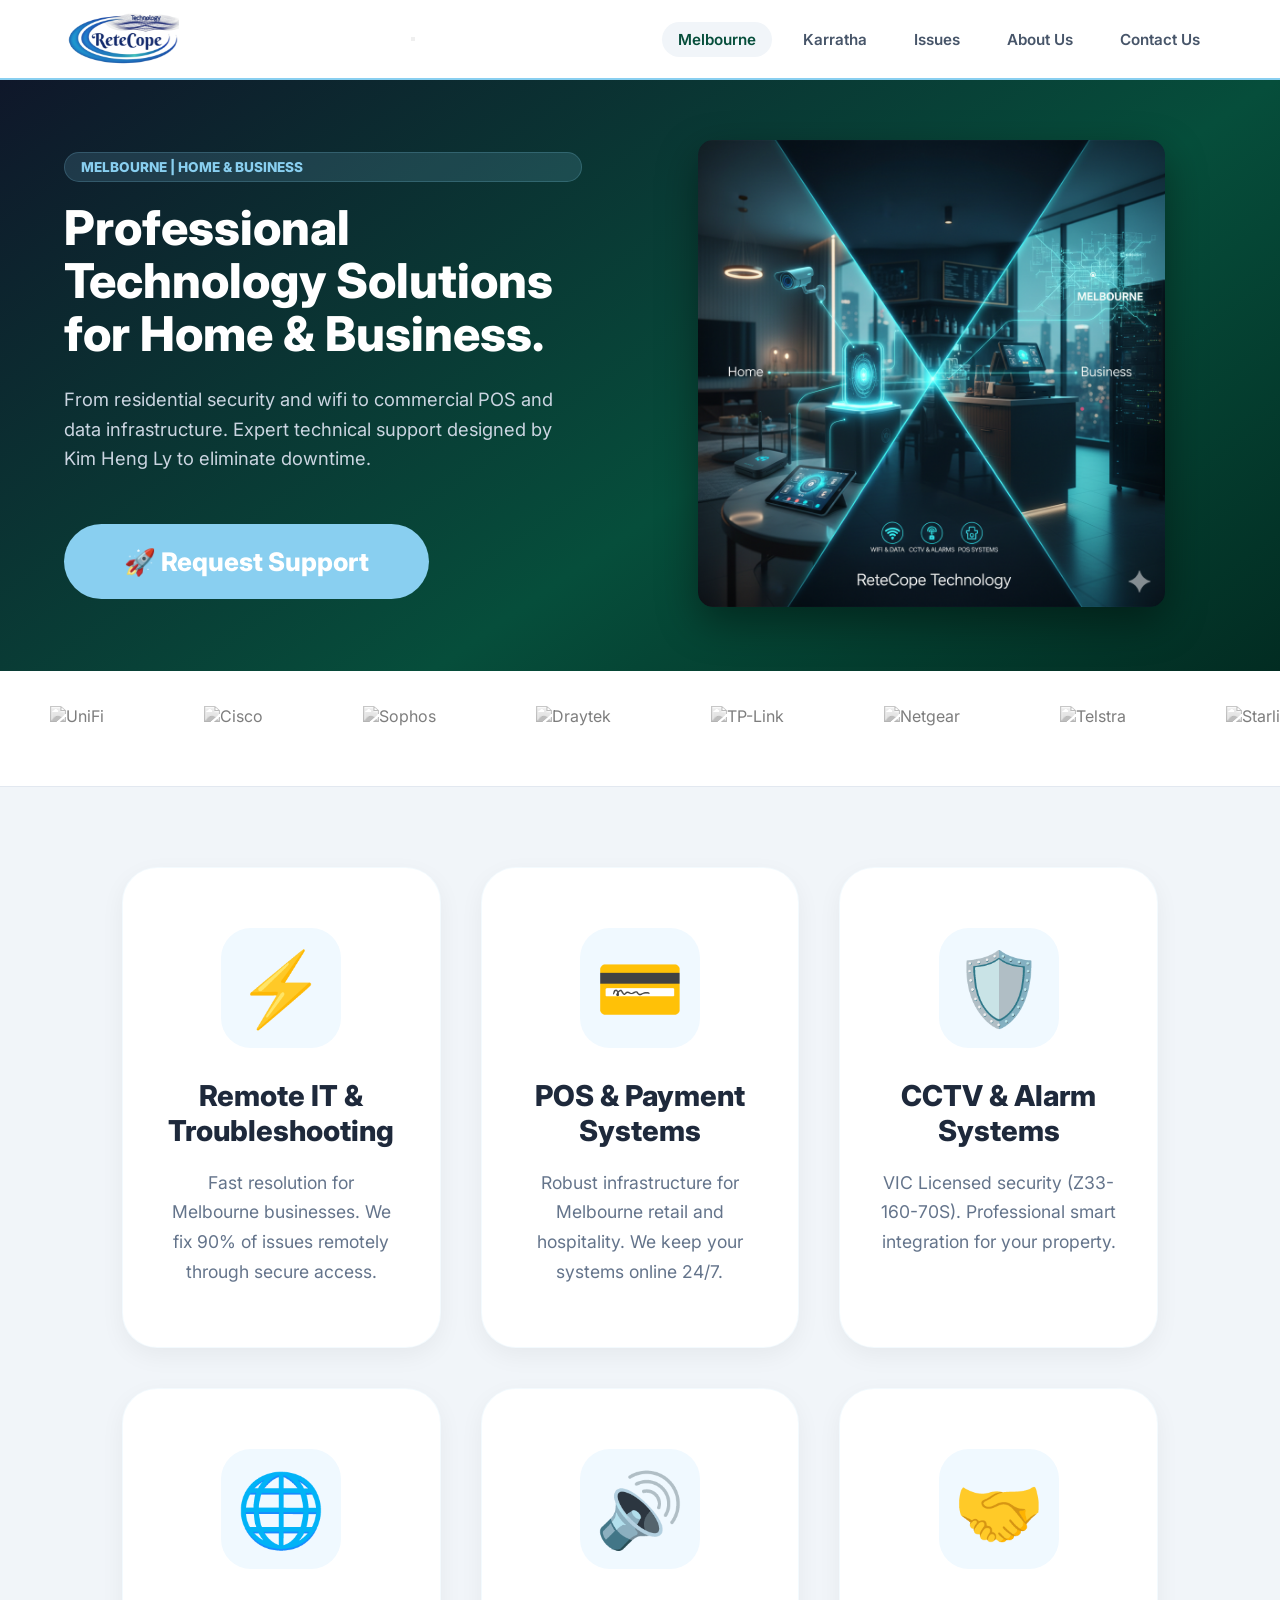
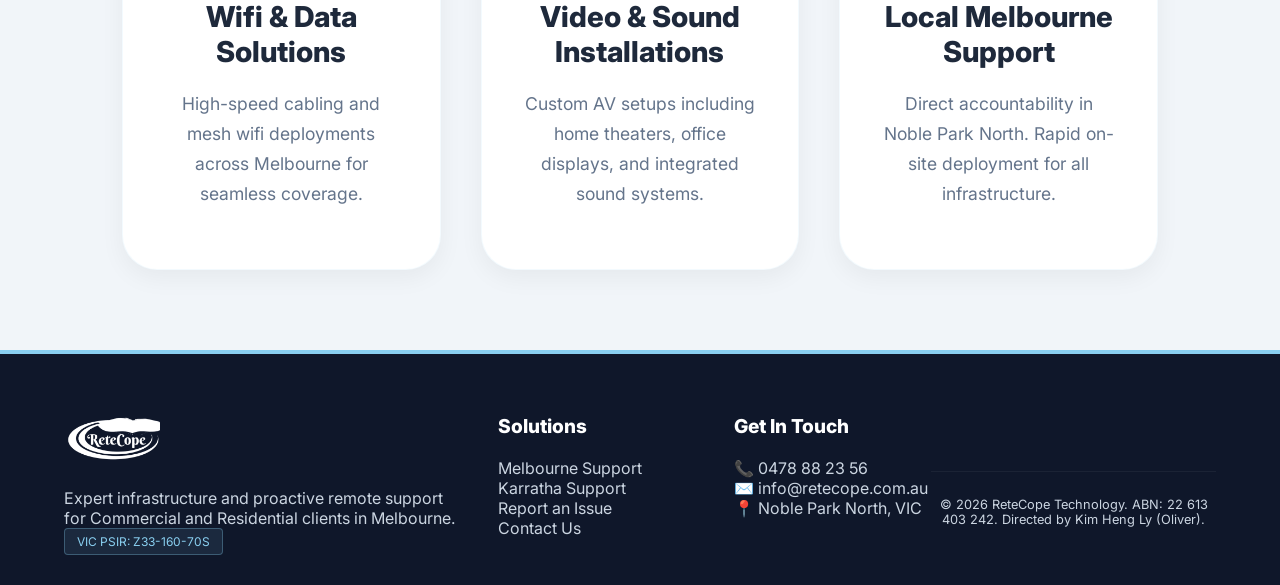
==== index.html @ 55bdb91c "Add files via upload" ====
<!DOCTYPE HTML>
<html lang="en">
	<head>
		<title>ReteCope Technology | Melbourne Commercial & Residential IT Support</title>
		<meta charset="utf-8" />
		<meta name="viewport" content="width=device-width, initial-scale=1, user-scalable=no" />
		<link rel="stylesheet" href="assets/css/main.css" />
	</head>
	<body ontouchstart=""> 
		<div id="page-wrapper">

			<header id="header-fixed">
				<div class="main-container">
					<a href="index.html" id="logo" class="image-logo">
						<img src="images/logo.png" alt="ReteCope Technology Logo">
					</a>
					<button class="menu-toggle" id="menuBtn" aria-label="Toggle Menu" onclick="toggleMobileMenu(event)">
						<span class="bar"></span>
						<span class="bar"></span>
						<span class="bar"></span>
					</button>
					<nav id="main-nav">
						<a href="index.html " class="active-link">Melbourne</a>
						<a href="karratha.html">Karratha</a>
						<a href="issues.html">Issues</a>
						<a href="about.html">About Us</a>
						<a href="contact.html">Contact Us</a>
					</nav>
				</div>
			</header>

			<section id="hero-banner">
				<div class="main-container">
					<div class="hero-flex">
						<div class="hero-content">
							<div class="badge">Melbourne | Home & Business</div>
							<h1>Professional Technology Solutions<br>for Home & Business.</h1>
							<p class="hero-slogan">From residential security and wifi to commercial POS and data infrastructure. Expert technical support designed by Kim Heng Ly to eliminate downtime.</p>
							<div class="hero-btn-wrapper">
								<a href="tel:0478882356" class="hero-btn big-btn">🚀 Request Support</a>
							</div>
						</div>
						<div class="hero-image">
							<img src="images/banner.png" class="scalable-hero" alt="ReteCope Support Hub">
						</div>
					</div>
				</div>
			</section>

			<section class="logo-slider">
				<div class="slider-track">
					<img src="http://googleusercontent.com/image_collection/image_retrieval/1065096062791890730_0" alt="UniFi">
					<img src="http://googleusercontent.com/image_collection/image_retrieval/410592042505013559_0" alt="Cisco">
					<img src="http://googleusercontent.com/image_collection/image_retrieval/8728164086214145111_0" alt="Sophos">
					<img src="http://googleusercontent.com/image_collection/image_retrieval/7383098484272910089_0" alt="Draytek">
					<img src="http://googleusercontent.com/image_collection/image_retrieval/8169058965552843740_0" alt="TP-Link">
					<img src="http://googleusercontent.com/image_collection/image_retrieval/8255316114252275269_0" alt="Netgear">
					<img src="http://googleusercontent.com/image_collection/image_retrieval/12256278282509340431_0" alt="Telstra">
					<img src="http://googleusercontent.com/image_collection/image_retrieval/4604399566191862955_0" alt="Starlink">
					<img src="http://googleusercontent.com/image_collection/image_retrieval/5604851784296677070_0" alt="Hikvision">
					<img src="http://googleusercontent.com/image_collection/image_retrieval/2307028468554436888_0" alt="Dahua">
					<img src="http://googleusercontent.com/image_collection/image_retrieval/1065096062791890730_0" alt="UniFi">
					<img src="http://googleusercontent.com/image_collection/image_retrieval/410592042505013559_0" alt="Cisco">
					<img src="http://googleusercontent.com/image_collection/image_retrieval/8728164086214145111_0" alt="Sophos">
					<img src="http://googleusercontent.com/image_collection/image_retrieval/7383098484272910089_0" alt="Draytek">
					<img src="http://googleusercontent.com/image_collection/image_retrieval/8169058965552843740_0" alt="TP-Link">
					<img src="http://googleusercontent.com/image_collection/image_retrieval/8255316114252275269_0" alt="Netgear">
					<img src="http://googleusercontent.com/image_collection/image_retrieval/12256278282509340431_0" alt="Telstra">
					<img src="http://googleusercontent.com/image_collection/image_retrieval/4604399566191862955_0" alt="Starlink">
					<img src="http://googleusercontent.com/image_collection/image_retrieval/5604851784296677070_0" alt="Hikvision">
					<img src="http://googleusercontent.com/image_collection/image_retrieval/2307028468554436888_0" alt="Dahua">
				</div>
			</section>

			<section class="services-section">
				<div class="main-container">
					<div class="services-grid">
						<div class="service-card">
							<div class="card-icon-wrapper">⚡</div>
							<h4>Remote IT & Troubleshooting</h4>
							<p>Fast resolution for Melbourne businesses. We fix 90% of issues remotely through secure access.</p>
						</div>
						<div class="service-card">
							<div class="card-icon-wrapper">💳</div>
							<h4>POS & Payment Systems</h4>
							<p>Robust infrastructure for Melbourne retail and hospitality. We keep your systems online 24/7.</p>
						</div>
						<div class="service-card">
							<div class="card-icon-wrapper">🛡️</div>
							<h4>CCTV & Alarm Systems</h4>
							<p>VIC Licensed security (Z33-160-70S). Professional smart integration for your property.</p>
						</div>
						<div class="service-card">
							<div class="card-icon-wrapper">🌐</div>
							<h4>Wifi & Data Solutions</h4>
							<p>High-speed cabling and mesh wifi deployments across Melbourne for seamless coverage.</p>
						</div>
						<div class="service-card">
							<div class="card-icon-wrapper">🔊</div>
							<h4>Video & Sound Installations</h4>
							<p>Custom AV setups including home theaters, office displays, and integrated sound systems.</p>
						</div>
						<div class="service-card">
							<div class="card-icon-wrapper">🤝</div>
							<h4>Local Melbourne Support</h4>
							<p>Direct accountability in Noble Park North. Rapid on-site deployment for all infrastructure.</p>
						</div>
					</div>
				</div>
			</section>

			<footer id="modern-footer">
				<div class="main-container">
					<div class="footer-grid">
						<div class="footer-col brand-col">
							<img src="images/logo.png" alt="ReteCope Logo" class="footer-logo">
							<p>Expert infrastructure and proactive remote support for Commercial and Residential clients in Melbourne.</p>
							<div class="footer-badges">
								<span class="license-badge">VIC PSIR: Z33-160-70S</span>
							</div>
						</div>
						<div class="footer-col">
							<h4>Solutions</h4>
							<ul>
								<li><a href="melbourne.html">Melbourne Support</a></li>
								<li><a href="karratha.html">Karratha Support</a></li>
								<li><a href="issues.html">Report an Issue</a></li>
								<li><a href="contact.html">Contact Us</a></li>
							</ul>
						</div>
						<div class="footer-col">
							<h4>Get In Touch</h4>
							<ul class="contact-list">
								<li><a href="tel:0478882356">📞 0478 88 23 56</a></li>
								<li><a href="mailto:info@retecope.com.au">✉️ info@retecope.com.au</a></li>
								<li>📍 Noble Park North, VIC</li>
							</ul>
						</div>
					</div>
					<div class="footer-bottom">
						<div class="bottom-content">
							<p>&copy; 2026 ReteCope Technology. ABN: 22 613 403 242. Directed by Kim Heng Ly (Oliver).</p>
						</div>
					</div>
				</div>
			</footer>

		</div>

		<script>
			const nav = document.getElementById("main-nav");
			const btn = document.getElementById("menuBtn");

			function toggleMobileMenu(e) {
				e.stopPropagation();
				nav.classList.toggle("is-open");
				btn.classList.toggle("active");
			}

			function closeMenu() {
				nav.classList.remove("is-open");
				btn.classList.remove("active");
			}

			document.querySelectorAll('#main-nav a').forEach(link => {
				link.addEventListener('click', closeMenu);
			});

			document.addEventListener('click', (e) => {
				if (!nav.contains(e.target) && !btn.contains(e.target)) {
					closeMenu();
				}
			});

			window.addEventListener('scroll', () => {
				if (nav.classList.contains("is-open")) {
					closeMenu();
				}
			}, { passive: true });
		</script>
	</body>
</html>
---- assets/css/main.css ----
@import url('https://fonts.googleapis.com/css2?family=Inter:wght@400;600;800&display=swap');

/* --- [1] CORE RESET --- */
* { box-sizing: border-box; margin: 0; padding: 0; -webkit-tap-highlight-color: transparent; }
body { background: #f8fafc; color: #1e293b; font-family: 'Inter', sans-serif; overflow-x: hidden; }

/* --- [2] HEADER & LOGO SCALING --- */
#header-fixed {
    position: fixed; top: 0; left: 0; width: 100%; height: 80px;
    background: #ffffff; z-index: 10000;
    border-bottom: 2px solid #89CFF0; display: flex; align-items: center;
}
.main-container { max-width: 1200px; width: 90%; margin: 0 auto; display: flex; justify-content: space-between; align-items: center; }

.image-logo { display: flex; align-items: center; transition: 0.3s cubic-bezier(0.175, 0.885, 0.32, 1.275) !important; will-change: transform; }
.image-logo img { height: 60px; width: auto; pointer-events: none; }
.image-logo:hover, .image-logo:active { transform: scale(1.15) !important; }

/* --- [3] NAVIGATION --- */
#main-nav { display: flex; align-items: center; }
#main-nav a { 
    color: #475569; font-weight: 600; text-decoration: none; 
    margin-left: 15px; font-size: 0.95rem; padding: 8px 16px; 
    border-radius: 50px; transition: 0.3s cubic-bezier(0.175, 0.885, 0.32, 1.275);
}
.active-link { background: #f1f5f9; color: #064e3b !important; }

/* --- [4] HERO BANNER & IMAGE SCALING --- */
#page-wrapper { padding-top: 80px; }
#hero-banner {
    background: linear-gradient(145deg, #0f172a 0%, #064e3b 60%, #022c22 100%);
    min-height: 550px; display: flex; align-items: center; color: #ffffff; padding: 60px 0;
}
.karratha-hero { background: linear-gradient(145deg, #0f172a 0%, #442b10 60%, #1a1107 100%) !important; }

.hero-flex { display: flex; flex-direction: column; align-items: center; text-align: center; gap: 40px; }
.hero-content h1 { font-size: 2.2rem; line-height: 1.1; margin-bottom: 25px; font-weight: 800; }
.hero-slogan { font-size: 1.15rem; color: #cbd5e1; line-height: 1.6; margin-bottom: 50px; }

.badge {
    background: rgba(137, 207, 240, 0.15); color: #89CFF0;
    padding: 6px 16px; border-radius: 50px; font-size: 0.85rem; font-weight: 800;
    text-transform: uppercase; margin-bottom: 20px; border: 1px solid rgba(137, 207, 240, 0.2);
}

.hero-btn.big-btn { 
    display: inline-block; padding: 22px 60px; background: #89CFF0; 
    color: #ffffff !important; text-decoration: none; border-radius: 100px; 
    font-size: 1.6rem; font-weight: 800; transition: 0.3s;
}

.hero-image img { 
    max-width: 90%; height: auto; border-radius: 15px; 
    box-shadow: 0 15px 40px rgba(0,0,0,0.4); 
    transition: transform 0.5s cubic-bezier(0.165, 0.84, 0.44, 1) !important;
    will-change: transform;
}
.hero-image img:hover, .hero-image img:active { transform: scale(1.08) rotate(1deg) !important; box-shadow: 0 25px 50px rgba(137, 207, 240, 0.3) !important; }

/* --- [5] LOGO TICKER --- */
.logo-slider { background: #ffffff; padding: 35px 0; overflow: hidden; border-bottom: 1px solid #e2e8f0; white-space: nowrap; }
.slider-track { display: flex; align-items: center; animation: scroll 40s linear infinite; width: max-content; }
.slider-track img { height: 45px; width: auto; margin: 0 50px; filter: grayscale(100%); opacity: 0.6; transition: 0.4s; }
@keyframes scroll { from { transform: translateX(0); } to { transform: translateX(-50%); } }

/* --- [6] SERVICE CARDS (Your Original) --- */
.services-section { padding: 80px 0; background: #f1f5f9; }
.services-grid { display: grid; grid-template-columns: 1fr; gap: 40px; width: 90%; margin: 0 auto; }
.service-card { 
    background: #ffffff; border-radius: 35px; padding: 60px 40px; text-align: center; 
    border: 1px solid rgba(137, 207, 240, 0.1); box-shadow: 0 8px 25px rgba(0,0,0,0.05);
    transition: 0.4s cubic-bezier(0.175, 0.885, 0.32, 1.275);
}
.card-icon-wrapper { 
    font-size: 4.5rem; margin-bottom: 30px; display: inline-block;
    background: #f0f9ff; width: 120px; height: 120px; line-height: 120px; border-radius: 30px;
}
.service-card h4 { font-size: 1.8rem; margin-bottom: 20px; font-weight: 800; }
.service-card p { font-size: 1.1rem; line-height: 1.7; color: #64748b; }

/* --- [7] BLOG SPECIFIC STYLING (The New Part) --- */
.blog-grid { display: grid; grid-template-columns: 1fr; gap: 30px; width: 90%; margin: 0 auto; }
.blog-card { 
    background: #ffffff; border-radius: 30px; padding: 40px; text-align: left; 
    border: 1px solid rgba(0,0,0,0.05); box-shadow: 0 10px 30px rgba(0,0,0,0.03);
    transition: 0.4s cubic-bezier(0.175, 0.885, 0.32, 1.275);
}
.blog-meta { font-size: 0.8rem; font-weight: 800; color: #89CFF0; text-transform: uppercase; margin-bottom: 15px; letter-spacing: 1px; }
.blog-card h4 { font-size: 1.6rem; margin-bottom: 15px; font-weight: 800; color: #0f172a; }
.blog-card p { font-size: 1.05rem; line-height: 1.7; color: #64748b; margin-bottom: 20px; }
.blog-read-more { color: #89CFF0; text-decoration: none; font-weight: 800; transition: 0.3s; }

/* --- [8] FOOTER --- */
#modern-footer { background: #0f172a; color: #cbd5e1; padding: 60px 0 30px 0; border-top: 4px solid #89CFF0; }
.footer-grid { display: grid; grid-template-columns: 1fr; gap: 40px; }
.footer-col h4 { color: #ffffff; font-size: 1.2rem; margin-bottom: 20px; font-weight: 800; }
.footer-col ul { list-style: none; }
.footer-col ul li a { color: #cbd5e1; text-decoration: none; transition: 0.3s; display: inline-block; }
.footer-logo { height: 50px; filter: brightness(0) invert(1); margin-bottom: 20px; }
.license-badge { display: inline-block; background: rgba(137, 207, 240, 0.1); color: #89CFF0; padding: 5px 12px; border-radius: 4px; font-size: 0.75rem; border: 1px solid rgba(137, 207, 240, 0.3); }
.footer-bottom { border-top: 1px solid rgba(255,255,255,0.05); padding-top: 25px; margin-top: 30px; text-align: center; font-size: 0.8rem; }

/* --- [9] HOVER LOGIC --- */
@media (hover: hover) {
    #main-nav a:hover { background: #064e3b; color: #ffffff !important; transform: scale(1.1); }
    .hero-btn:hover { background: #064e3b !important; transform: scale(1.1); }
    .service-card:hover, .blog-card:hover { transform: translateY(-15px) scale(1.02); border-color: #89CFF0; box-shadow: 0 25px 50px rgba(137, 207, 240, 0.15); }
    .slider-track img:hover { filter: grayscale(0%); opacity: 1; transform: scale(1.15); }
    .blog-read-more:hover { letter-spacing: 1px; color: #064e3b; }
}

/* --- [10] RESPONSIVE --- */
@media screen and (min-width: 981px) {
    .hero-flex { flex-direction: row; text-align: left; justify-content: space-between; }
    .hero-content, .hero-image { width: 45%; }
    .hero-content h1 { font-size: 3rem; }
    .services-grid, .blog-grid { grid-template-columns: repeat(3, 1fr); }
    .footer-grid { grid-template-columns: 2fr 1fr 1fr; }
}

@media screen and (max-width: 980px) {
    .menu-toggle { display: flex; flex-direction: column; justify-content: space-between; width: 30px; height: 21px; background: transparent; border: none; z-index: 10001; }
    .menu-toggle .bar { width: 100%; height: 3px; background-color: #1e293b; border-radius: 10px; transition: 0.3s; }
    #main-nav { position: fixed; top: 80px; left: 0; width: 100%; background: #ffffff; flex-direction: column; display: none; z-index: 9999; }
    #main-nav.is-open { display: flex !important; }
}
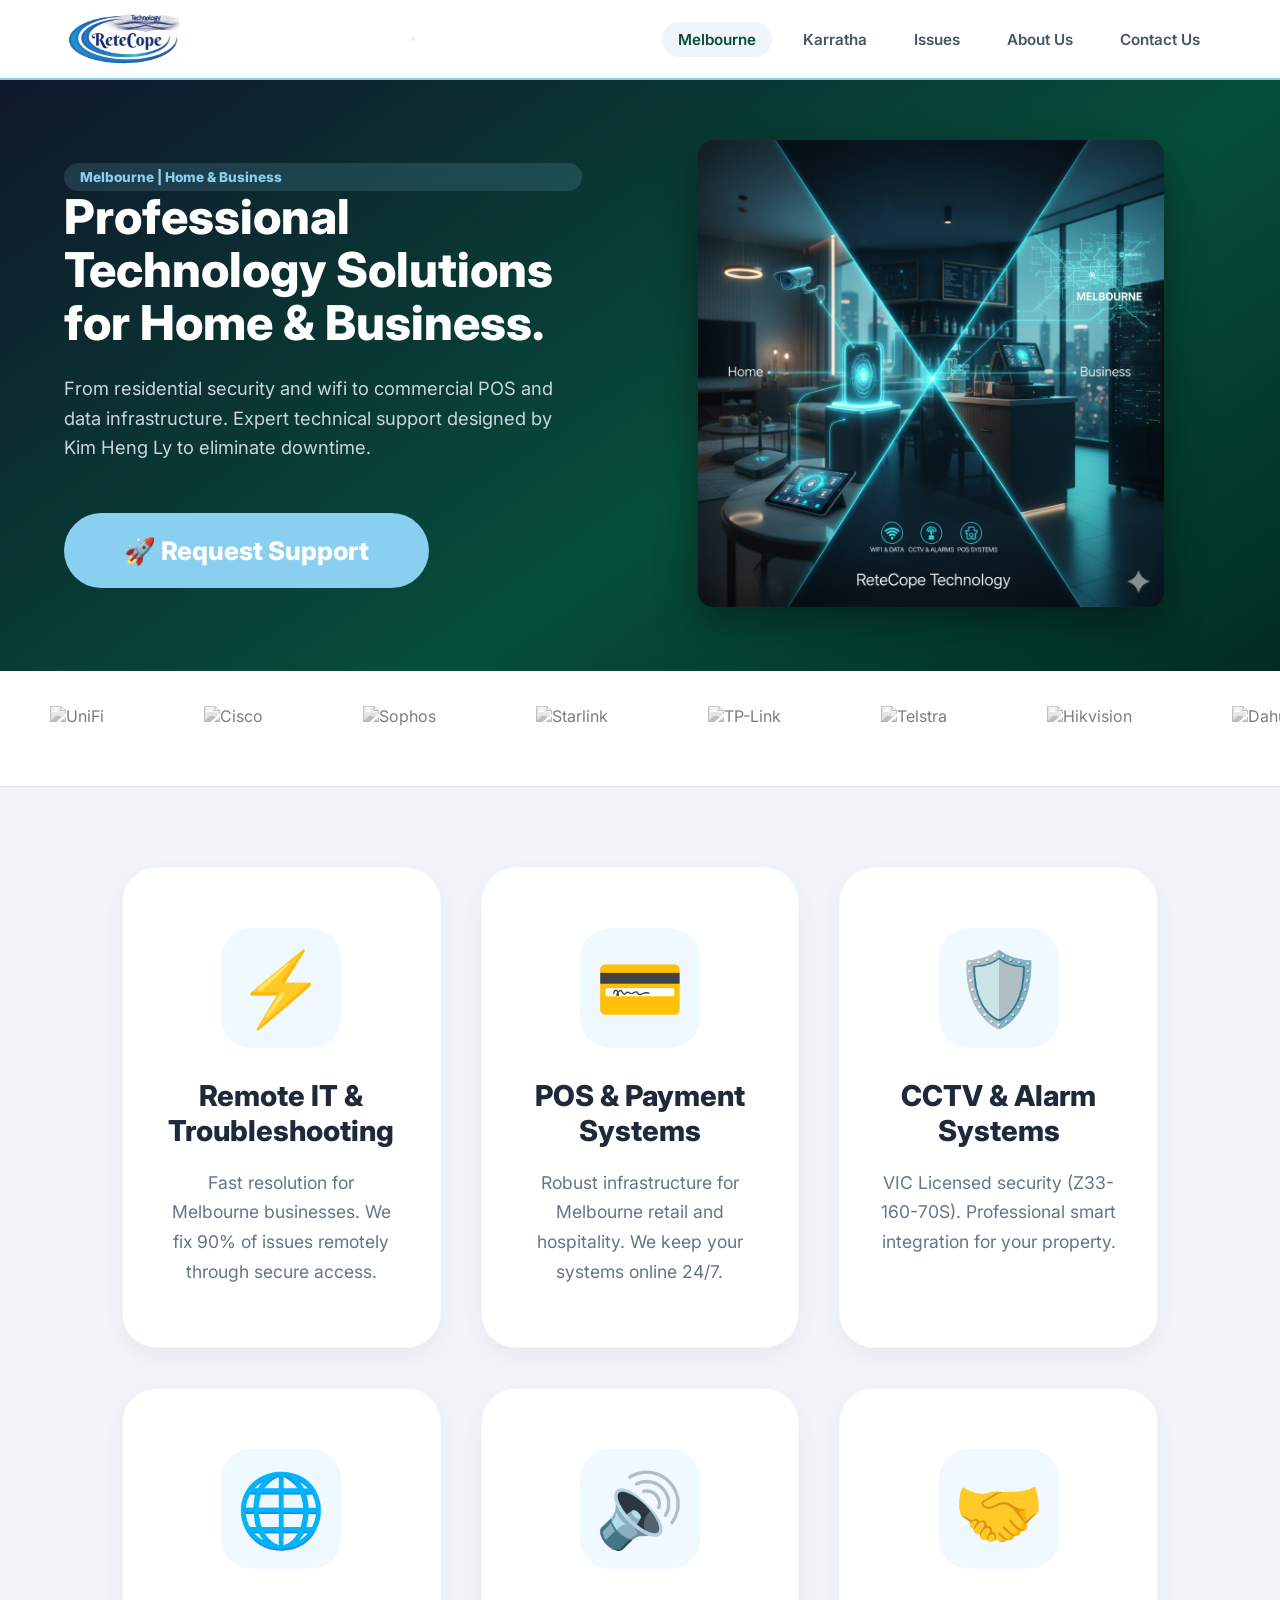
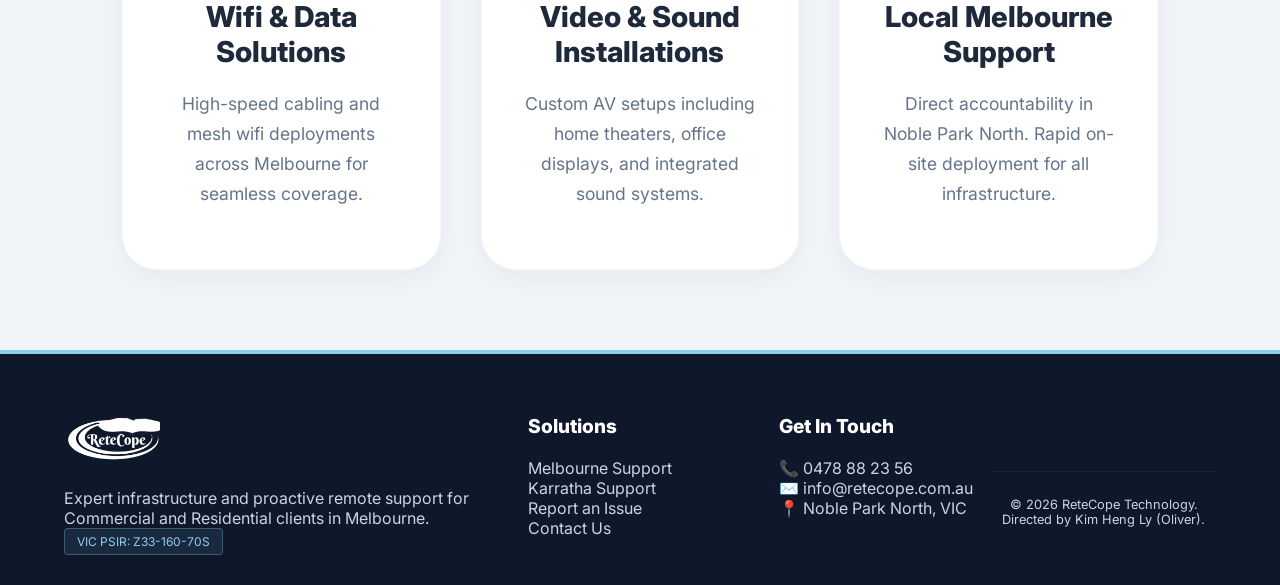
==== commit c727dcd8: "Update index.html" ====
--- a/index.html
+++ b/index.html
@@ -20,7 +20,7 @@
 						<span class="bar"></span>
 					</button>
 					<nav id="main-nav">
-						<a href="index.html " class="active-link">Melbourne</a>
+						<a href="index.html" class="active-link">Melbourne</a>
 						<a href="karratha.html">Karratha</a>
 						<a href="issues.html">Issues</a>
 						<a href="about.html">About Us</a>
@@ -49,26 +49,19 @@
 
 			<section class="logo-slider">
 				<div class="slider-track">
-					<img src="http://googleusercontent.com/image_collection/image_retrieval/1065096062791890730_0" alt="UniFi">
-					<img src="http://googleusercontent.com/image_collection/image_retrieval/410592042505013559_0" alt="Cisco">
-					<img src="http://googleusercontent.com/image_collection/image_retrieval/8728164086214145111_0" alt="Sophos">
-					<img src="http://googleusercontent.com/image_collection/image_retrieval/7383098484272910089_0" alt="Draytek">
-					<img src="http://googleusercontent.com/image_collection/image_retrieval/8169058965552843740_0" alt="TP-Link">
-					<img src="http://googleusercontent.com/image_collection/image_retrieval/8255316114252275269_0" alt="Netgear">
-					<img src="http://googleusercontent.com/image_collection/image_retrieval/12256278282509340431_0" alt="Telstra">
-					<img src="http://googleusercontent.com/image_collection/image_retrieval/4604399566191862955_0" alt="Starlink">
-					<img src="http://googleusercontent.com/image_collection/image_retrieval/5604851784296677070_0" alt="Hikvision">
-					<img src="http://googleusercontent.com/image_collection/image_retrieval/2307028468554436888_0" alt="Dahua">
-					<img src="http://googleusercontent.com/image_collection/image_retrieval/1065096062791890730_0" alt="UniFi">
-					<img src="http://googleusercontent.com/image_collection/image_retrieval/410592042505013559_0" alt="Cisco">
-					<img src="http://googleusercontent.com/image_collection/image_retrieval/8728164086214145111_0" alt="Sophos">
-					<img src="http://googleusercontent.com/image_collection/image_retrieval/7383098484272910089_0" alt="Draytek">
-					<img src="http://googleusercontent.com/image_collection/image_retrieval/8169058965552843740_0" alt="TP-Link">
-					<img src="http://googleusercontent.com/image_collection/image_retrieval/8255316114252275269_0" alt="Netgear">
-					<img src="http://googleusercontent.com/image_collection/image_retrieval/12256278282509340431_0" alt="Telstra">
-					<img src="http://googleusercontent.com/image_collection/image_retrieval/4604399566191862955_0" alt="Starlink">
-					<img src="http://googleusercontent.com/image_collection/image_retrieval/5604851784296677070_0" alt="Hikvision">
-					<img src="http://googleusercontent.com/image_collection/image_retrieval/2307028468554436888_0" alt="Dahua">
+					<img src="https://www.vectorlogo.zone/logos/ui/ui-arcn-icon.svg" alt="UniFi">
+					<img src="https://www.vectorlogo.zone/logos/cisco/cisco-official.svg" alt="Cisco">
+					<img src="https://www.vectorlogo.zone/logos/sophos/sophos-ar21.svg" alt="Sophos">
+					<img src="https://www.vectorlogo.zone/logos/starlink/starlink-ar21.svg" alt="Starlink">
+					<img src="https://www.vectorlogo.zone/logos/tplink/tplink-ar21.svg" alt="TP-Link">
+					<img src="https://www.vectorlogo.zone/logos/telstra/telstra-ar21.svg" alt="Telstra">
+					<img src="https://upload.wikimedia.org/wikipedia/commons/1/14/Hikvision_logo.svg" alt="Hikvision">
+					<img src="https://upload.wikimedia.org/wikipedia/commons/2/23/Dahua_Technology_logo.svg" alt="Dahua">
+					
+					<img src="https://www.vectorlogo.zone/logos/ui/ui-arcn-icon.svg" alt="UniFi">
+					<img src="https://www.vectorlogo.zone/logos/cisco/cisco-official.svg" alt="Cisco">
+					<img src="https://www.vectorlogo.zone/logos/sophos/sophos-ar21.svg" alt="Sophos">
+					<img src="https://www.vectorlogo.zone/logos/starlink/starlink-ar21.svg" alt="Starlink">
 				</div>
 			</section>
 
@@ -122,7 +115,7 @@
 						<div class="footer-col">
 							<h4>Solutions</h4>
 							<ul>
-								<li><a href="melbourne.html">Melbourne Support</a></li>
+								<li><a href="index.html">Melbourne Support</a></li>
 								<li><a href="karratha.html">Karratha Support</a></li>
 								<li><a href="issues.html">Report an Issue</a></li>
 								<li><a href="contact.html">Contact Us</a></li>
@@ -139,7 +132,7 @@
 					</div>
 					<div class="footer-bottom">
 						<div class="bottom-content">
-							<p>&copy; 2026 ReteCope Technology. ABN: 22 613 403 242. Directed by Kim Heng Ly (Oliver).</p>
+							<p>&copy; 2026 ReteCope Technology. Directed by Kim Heng Ly (Oliver).</p>
 						</div>
 					</div>
 				</div>
@@ -150,33 +143,11 @@
 		<script>
 			const nav = document.getElementById("main-nav");
 			const btn = document.getElementById("menuBtn");
-
-			function toggleMobileMenu(e) {
-				e.stopPropagation();
-				nav.classList.toggle("is-open");
-				btn.classList.toggle("active");
-			}
-
-			function closeMenu() {
-				nav.classList.remove("is-open");
-				btn.classList.remove("active");
-			}
-
-			document.querySelectorAll('#main-nav a').forEach(link => {
-				link.addEventListener('click', closeMenu);
-			});
-
-			document.addEventListener('click', (e) => {
-				if (!nav.contains(e.target) && !btn.contains(e.target)) {
-					closeMenu();
-				}
-			});
-
-			window.addEventListener('scroll', () => {
-				if (nav.classList.contains("is-open")) {
-					closeMenu();
-				}
-			}, { passive: true });
+			function toggleMobileMenu(e) { e.stopPropagation(); nav.classList.toggle("is-open"); btn.classList.toggle("active"); }
+			function closeMenu() { nav.classList.remove("is-open"); btn.classList.remove("active"); }
+			document.querySelectorAll('#main-nav a').forEach(link => { link.addEventListener('click', closeMenu); });
+			document.addEventListener('click', (e) => { if (!nav.contains(e.target) && !btn.contains(e.target)) closeMenu(); });
+			window.addEventListener('scroll', () => { if (nav.classList.contains("is-open")) closeMenu(); }, { passive: true });
 		</script>
 	</body>
-</html>+</html>
--- a/assets/css/main.css
+++ b/assets/css/main.css
@@ -25,14 +25,12 @@
 }
 .active-link { background: #f1f5f9; color: #064e3b !important; }
 
-/* --- [4] HERO BANNER & IMAGE SCALING --- */
+/* --- [4] HERO BANNER --- */
 #page-wrapper { padding-top: 80px; }
 #hero-banner {
     background: linear-gradient(145deg, #0f172a 0%, #064e3b 60%, #022c22 100%);
     min-height: 550px; display: flex; align-items: center; color: #ffffff; padding: 60px 0;
 }
-.karratha-hero { background: linear-gradient(145deg, #0f172a 0%, #442b10 60%, #1a1107 100%) !important; }
-
 .hero-flex { display: flex; flex-direction: column; align-items: center; text-align: center; gap: 40px; }
 .hero-content h1 { font-size: 2.2rem; line-height: 1.1; margin-bottom: 25px; font-weight: 800; }
 .hero-slogan { font-size: 1.15rem; color: #cbd5e1; line-height: 1.6; margin-bottom: 50px; }
@@ -40,7 +38,6 @@
 .badge {
     background: rgba(137, 207, 240, 0.15); color: #89CFF0;
     padding: 6px 16px; border-radius: 50px; font-size: 0.85rem; font-weight: 800;
-    text-transform: uppercase; margin-bottom: 20px; border: 1px solid rgba(137, 207, 240, 0.2);
 }
 
 .hero-btn.big-btn { 
@@ -53,7 +50,6 @@
     max-width: 90%; height: auto; border-radius: 15px; 
     box-shadow: 0 15px 40px rgba(0,0,0,0.4); 
     transition: transform 0.5s cubic-bezier(0.165, 0.84, 0.44, 1) !important;
-    will-change: transform;
 }
 .hero-image img:hover, .hero-image img:active { transform: scale(1.08) rotate(1deg) !important; box-shadow: 0 25px 50px rgba(137, 207, 240, 0.3) !important; }
 
@@ -63,7 +59,7 @@
 .slider-track img { height: 45px; width: auto; margin: 0 50px; filter: grayscale(100%); opacity: 0.6; transition: 0.4s; }
 @keyframes scroll { from { transform: translateX(0); } to { transform: translateX(-50%); } }
 
-/* --- [6] SERVICE CARDS (Your Original) --- */
+/* --- [6] SERVICE CARDS --- */
 .services-section { padding: 80px 0; background: #f1f5f9; }
 .services-grid { display: grid; grid-template-columns: 1fr; gap: 40px; width: 90%; margin: 0 auto; }
 .service-card { 
@@ -78,17 +74,14 @@
 .service-card h4 { font-size: 1.8rem; margin-bottom: 20px; font-weight: 800; }
 .service-card p { font-size: 1.1rem; line-height: 1.7; color: #64748b; }
 
-/* --- [7] BLOG SPECIFIC STYLING (The New Part) --- */
+/* --- [7] BLOG STYLING --- */
 .blog-grid { display: grid; grid-template-columns: 1fr; gap: 30px; width: 90%; margin: 0 auto; }
 .blog-card { 
     background: #ffffff; border-radius: 30px; padding: 40px; text-align: left; 
     border: 1px solid rgba(0,0,0,0.05); box-shadow: 0 10px 30px rgba(0,0,0,0.03);
-    transition: 0.4s cubic-bezier(0.175, 0.885, 0.32, 1.275);
+    transition: 0.4s;
 }
-.blog-meta { font-size: 0.8rem; font-weight: 800; color: #89CFF0; text-transform: uppercase; margin-bottom: 15px; letter-spacing: 1px; }
-.blog-card h4 { font-size: 1.6rem; margin-bottom: 15px; font-weight: 800; color: #0f172a; }
-.blog-card p { font-size: 1.05rem; line-height: 1.7; color: #64748b; margin-bottom: 20px; }
-.blog-read-more { color: #89CFF0; text-decoration: none; font-weight: 800; transition: 0.3s; }
+.blog-meta { font-size: 0.8rem; font-weight: 800; color: #89CFF0; text-transform: uppercase; margin-bottom: 15px; }
 
 /* --- [8] FOOTER --- */
 #modern-footer { background: #0f172a; color: #cbd5e1; padding: 60px 0 30px 0; border-top: 4px solid #89CFF0; }
@@ -104,9 +97,8 @@
 @media (hover: hover) {
     #main-nav a:hover { background: #064e3b; color: #ffffff !important; transform: scale(1.1); }
     .hero-btn:hover { background: #064e3b !important; transform: scale(1.1); }
-    .service-card:hover, .blog-card:hover { transform: translateY(-15px) scale(1.02); border-color: #89CFF0; box-shadow: 0 25px 50px rgba(137, 207, 240, 0.15); }
+    .service-card:hover, .blog-card:hover { transform: translateY(-15px); border-color: #89CFF0; box-shadow: 0 25px 50px rgba(137, 207, 240, 0.15); }
     .slider-track img:hover { filter: grayscale(0%); opacity: 1; transform: scale(1.15); }
-    .blog-read-more:hover { letter-spacing: 1px; color: #064e3b; }
 }
 
 /* --- [10] RESPONSIVE --- */
@@ -123,4 +115,4 @@
     .menu-toggle .bar { width: 100%; height: 3px; background-color: #1e293b; border-radius: 10px; transition: 0.3s; }
     #main-nav { position: fixed; top: 80px; left: 0; width: 100%; background: #ffffff; flex-direction: column; display: none; z-index: 9999; }
     #main-nav.is-open { display: flex !important; }
-}+}
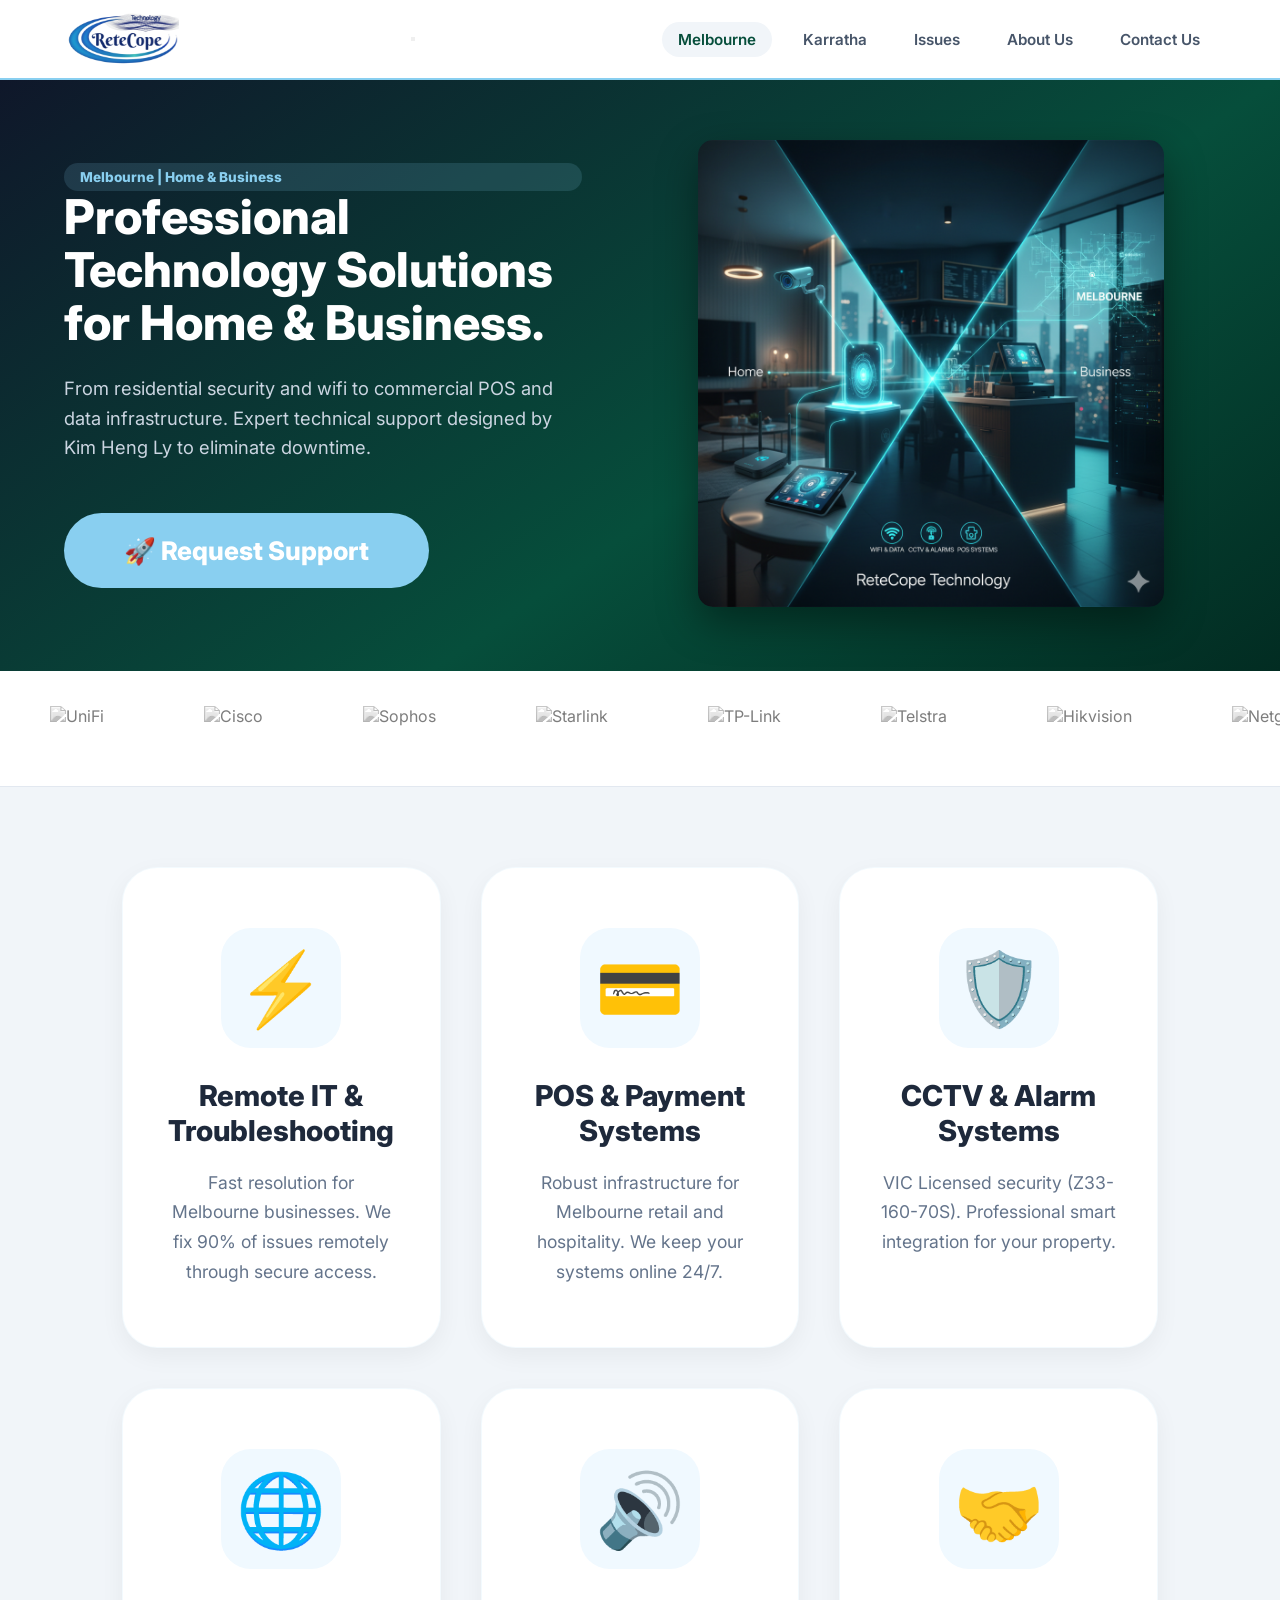
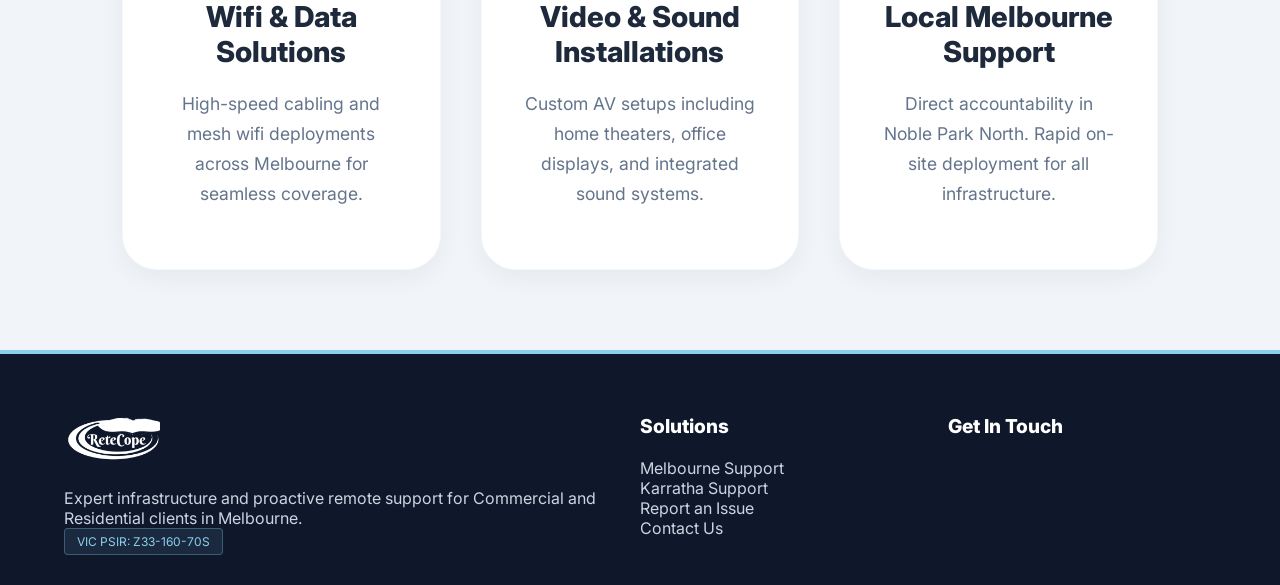
==== commit 942f68d4: "Update index.html" ====
--- a/index.html
+++ b/index.html
@@ -49,16 +49,15 @@
 
 			<section class="logo-slider">
 				<div class="slider-track">
-					<img src="https://www.vectorlogo.zone/logos/ui/ui-arcn-icon.svg" alt="UniFi">
+					<img src="https://cdn.worldvectorlogo.com/logos/ubiquiti-networks.svg" alt="UniFi">
 					<img src="https://www.vectorlogo.zone/logos/cisco/cisco-official.svg" alt="Cisco">
 					<img src="https://www.vectorlogo.zone/logos/sophos/sophos-ar21.svg" alt="Sophos">
 					<img src="https://www.vectorlogo.zone/logos/starlink/starlink-ar21.svg" alt="Starlink">
 					<img src="https://www.vectorlogo.zone/logos/tplink/tplink-ar21.svg" alt="TP-Link">
 					<img src="https://www.vectorlogo.zone/logos/telstra/telstra-ar21.svg" alt="Telstra">
-					<img src="https://upload.wikimedia.org/wikipedia/commons/1/14/Hikvision_logo.svg" alt="Hikvision">
-					<img src="https://upload.wikimedia.org/wikipedia/commons/2/23/Dahua_Technology_logo.svg" alt="Dahua">
-					
-					<img src="https://www.vectorlogo.zone/logos/ui/ui-arcn-icon.svg" alt="UniFi">
+					<img src="https://cdn.worldvectorlogo.com/logos/hikvision-2.svg" alt="Hikvision">
+					<img src="https://cdn.worldvectorlogo.com/logos/netgear.svg" alt="Netgear">
+					<img src="https://cdn.worldvectorlogo.com/logos/ubiquiti-networks.svg" alt="UniFi">
 					<img src="https://www.vectorlogo.zone/logos/cisco/cisco-official.svg" alt="Cisco">
 					<img src="https://www.vectorlogo.zone/logos/sophos/sophos-ar21.svg" alt="Sophos">
 					<img src="https://www.vectorlogo.zone/logos/starlink/starlink-ar21.svg" alt="Starlink">
@@ -124,30 +123,3 @@
 						<div class="footer-col">
 							<h4>Get In Touch</h4>
 							<ul class="contact-list">
-								<li><a href="tel:0478882356">📞 0478 88 23 56</a></li>
-								<li><a href="mailto:info@retecope.com.au">✉️ info@retecope.com.au</a></li>
-								<li>📍 Noble Park North, VIC</li>
-							</ul>
-						</div>
-					</div>
-					<div class="footer-bottom">
-						<div class="bottom-content">
-							<p>&copy; 2026 ReteCope Technology. Directed by Kim Heng Ly (Oliver).</p>
-						</div>
-					</div>
-				</div>
-			</footer>
-
-		</div>
-
-		<script>
-			const nav = document.getElementById("main-nav");
-			const btn = document.getElementById("menuBtn");
-			function toggleMobileMenu(e) { e.stopPropagation(); nav.classList.toggle("is-open"); btn.classList.toggle("active"); }
-			function closeMenu() { nav.classList.remove("is-open"); btn.classList.remove("active"); }
-			document.querySelectorAll('#main-nav a').forEach(link => { link.addEventListener('click', closeMenu); });
-			document.addEventListener('click', (e) => { if (!nav.contains(e.target) && !btn.contains(e.target)) closeMenu(); });
-			window.addEventListener('scroll', () => { if (nav.classList.contains("is-open")) closeMenu(); }, { passive: true });
-		</script>
-	</body>
-</html>
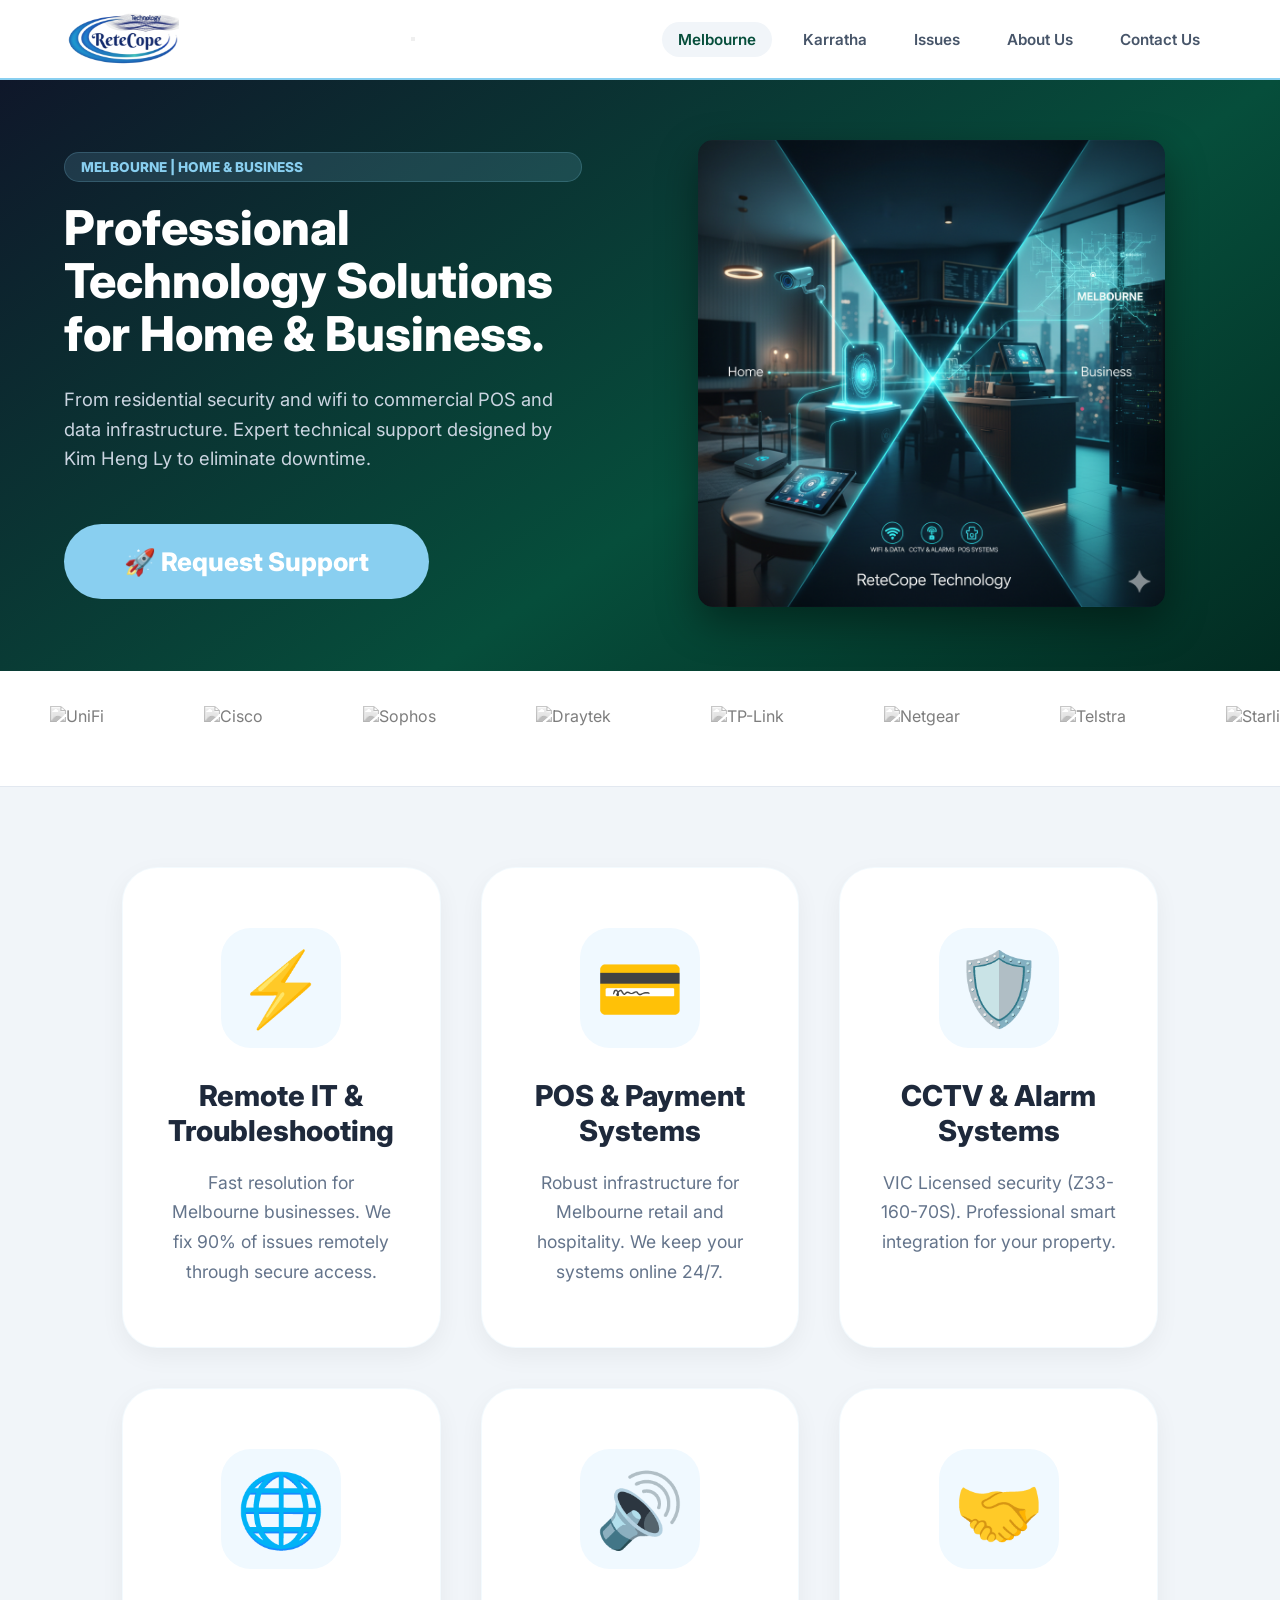
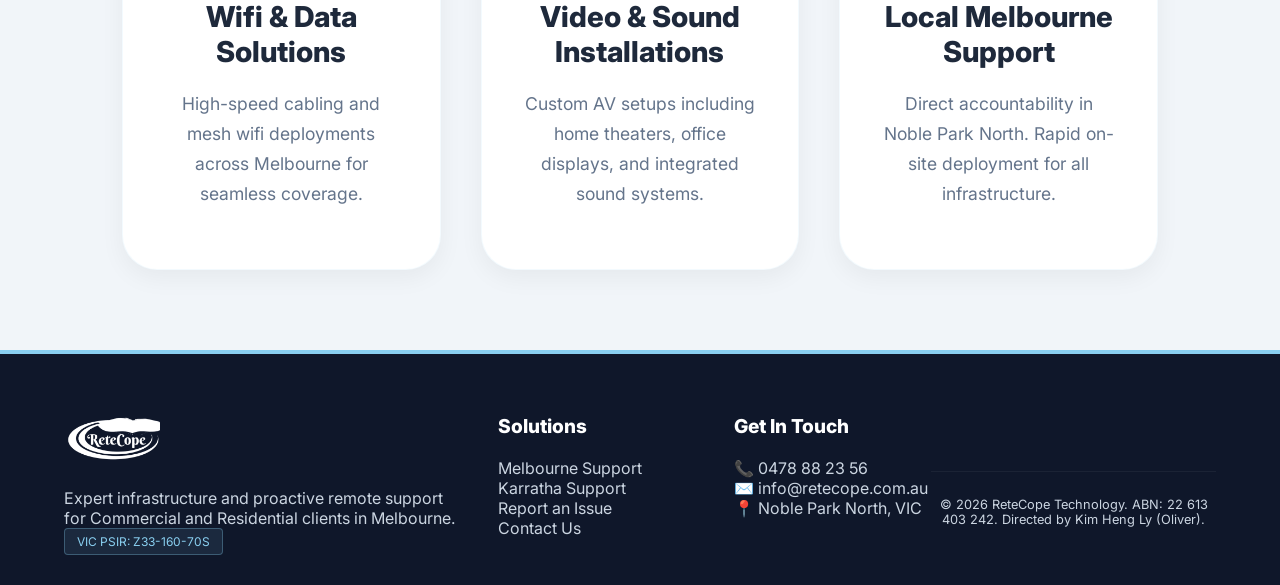
==== commit c6dbd368: "Update index.html" ====
--- a/index.html
+++ b/index.html
@@ -1,125 +1,363 @@
 <!DOCTYPE HTML>
+
 <html lang="en">
-	<head>
-		<title>ReteCope Technology | Melbourne Commercial & Residential IT Support</title>
-		<meta charset="utf-8" />
-		<meta name="viewport" content="width=device-width, initial-scale=1, user-scalable=no" />
-		<link rel="stylesheet" href="assets/css/main.css" />
-	</head>
-	<body ontouchstart=""> 
-		<div id="page-wrapper">
-
-			<header id="header-fixed">
-				<div class="main-container">
-					<a href="index.html" id="logo" class="image-logo">
-						<img src="images/logo.png" alt="ReteCope Technology Logo">
-					</a>
-					<button class="menu-toggle" id="menuBtn" aria-label="Toggle Menu" onclick="toggleMobileMenu(event)">
-						<span class="bar"></span>
-						<span class="bar"></span>
-						<span class="bar"></span>
-					</button>
-					<nav id="main-nav">
-						<a href="index.html" class="active-link">Melbourne</a>
-						<a href="karratha.html">Karratha</a>
-						<a href="issues.html">Issues</a>
-						<a href="about.html">About Us</a>
-						<a href="contact.html">Contact Us</a>
-					</nav>
-				</div>
-			</header>
-
-			<section id="hero-banner">
-				<div class="main-container">
-					<div class="hero-flex">
-						<div class="hero-content">
-							<div class="badge">Melbourne | Home & Business</div>
-							<h1>Professional Technology Solutions<br>for Home & Business.</h1>
-							<p class="hero-slogan">From residential security and wifi to commercial POS and data infrastructure. Expert technical support designed by Kim Heng Ly to eliminate downtime.</p>
-							<div class="hero-btn-wrapper">
-								<a href="tel:0478882356" class="hero-btn big-btn">🚀 Request Support</a>
-							</div>
-						</div>
-						<div class="hero-image">
-							<img src="images/banner.png" class="scalable-hero" alt="ReteCope Support Hub">
-						</div>
-					</div>
-				</div>
-			</section>
-
-			<section class="logo-slider">
-				<div class="slider-track">
-					<img src="https://cdn.worldvectorlogo.com/logos/ubiquiti-networks.svg" alt="UniFi">
-					<img src="https://www.vectorlogo.zone/logos/cisco/cisco-official.svg" alt="Cisco">
-					<img src="https://www.vectorlogo.zone/logos/sophos/sophos-ar21.svg" alt="Sophos">
-					<img src="https://www.vectorlogo.zone/logos/starlink/starlink-ar21.svg" alt="Starlink">
-					<img src="https://www.vectorlogo.zone/logos/tplink/tplink-ar21.svg" alt="TP-Link">
-					<img src="https://www.vectorlogo.zone/logos/telstra/telstra-ar21.svg" alt="Telstra">
-					<img src="https://cdn.worldvectorlogo.com/logos/hikvision-2.svg" alt="Hikvision">
-					<img src="https://cdn.worldvectorlogo.com/logos/netgear.svg" alt="Netgear">
-					<img src="https://cdn.worldvectorlogo.com/logos/ubiquiti-networks.svg" alt="UniFi">
-					<img src="https://www.vectorlogo.zone/logos/cisco/cisco-official.svg" alt="Cisco">
-					<img src="https://www.vectorlogo.zone/logos/sophos/sophos-ar21.svg" alt="Sophos">
-					<img src="https://www.vectorlogo.zone/logos/starlink/starlink-ar21.svg" alt="Starlink">
-				</div>
-			</section>
-
-			<section class="services-section">
-				<div class="main-container">
-					<div class="services-grid">
-						<div class="service-card">
-							<div class="card-icon-wrapper">⚡</div>
-							<h4>Remote IT & Troubleshooting</h4>
-							<p>Fast resolution for Melbourne businesses. We fix 90% of issues remotely through secure access.</p>
-						</div>
-						<div class="service-card">
-							<div class="card-icon-wrapper">💳</div>
-							<h4>POS & Payment Systems</h4>
-							<p>Robust infrastructure for Melbourne retail and hospitality. We keep your systems online 24/7.</p>
-						</div>
-						<div class="service-card">
-							<div class="card-icon-wrapper">🛡️</div>
-							<h4>CCTV & Alarm Systems</h4>
-							<p>VIC Licensed security (Z33-160-70S). Professional smart integration for your property.</p>
-						</div>
-						<div class="service-card">
-							<div class="card-icon-wrapper">🌐</div>
-							<h4>Wifi & Data Solutions</h4>
-							<p>High-speed cabling and mesh wifi deployments across Melbourne for seamless coverage.</p>
-						</div>
-						<div class="service-card">
-							<div class="card-icon-wrapper">🔊</div>
-							<h4>Video & Sound Installations</h4>
-							<p>Custom AV setups including home theaters, office displays, and integrated sound systems.</p>
-						</div>
-						<div class="service-card">
-							<div class="card-icon-wrapper">🤝</div>
-							<h4>Local Melbourne Support</h4>
-							<p>Direct accountability in Noble Park North. Rapid on-site deployment for all infrastructure.</p>
-						</div>
-					</div>
-				</div>
-			</section>
-
-			<footer id="modern-footer">
-				<div class="main-container">
-					<div class="footer-grid">
-						<div class="footer-col brand-col">
-							<img src="images/logo.png" alt="ReteCope Logo" class="footer-logo">
-							<p>Expert infrastructure and proactive remote support for Commercial and Residential clients in Melbourne.</p>
-							<div class="footer-badges">
-								<span class="license-badge">VIC PSIR: Z33-160-70S</span>
-							</div>
-						</div>
-						<div class="footer-col">
-							<h4>Solutions</h4>
-							<ul>
-								<li><a href="index.html">Melbourne Support</a></li>
-								<li><a href="karratha.html">Karratha Support</a></li>
-								<li><a href="issues.html">Report an Issue</a></li>
-								<li><a href="contact.html">Contact Us</a></li>
-							</ul>
-						</div>
-						<div class="footer-col">
-							<h4>Get In Touch</h4>
-							<ul class="contact-list">
+
+<head>
+
+<title>ReteCope Technology | Melbourne Commercial & Residential IT Support</title>
+
+<meta charset="utf-8" />
+
+<meta name="viewport" content="width=device-width, initial-scale=1, user-scalable=no" />
+
+<link rel="stylesheet" href="assets/css/main.css" />
+
+</head>
+
+<body ontouchstart=""> 
+
+<div id="page-wrapper">
+
+
+
+<header id="header-fixed">
+
+<div class="main-container">
+
+<a href="index.html" id="logo" class="image-logo">
+
+<img src="images/logo.png" alt="ReteCope Technology Logo">
+
+</a>
+
+<button class="menu-toggle" id="menuBtn" aria-label="Toggle Menu" onclick="toggleMobileMenu(event)">
+
+<span class="bar"></span>
+
+<span class="bar"></span>
+
+<span class="bar"></span>
+
+</button>
+
+<nav id="main-nav">
+
+<a href="index.html " class="active-link">Melbourne</a>
+
+<a href="karratha.html">Karratha</a>
+
+<a href="issues.html">Issues</a>
+
+<a href="about.html">About Us</a>
+
+<a href="contact.html">Contact Us</a>
+
+</nav>
+
+</div>
+
+</header>
+
+
+
+<section id="hero-banner">
+
+<div class="main-container">
+
+<div class="hero-flex">
+
+<div class="hero-content">
+
+<div class="badge">Melbourne | Home & Business</div>
+
+<h1>Professional Technology Solutions<br>for Home & Business.</h1>
+
+<p class="hero-slogan">From residential security and wifi to commercial POS and data infrastructure. Expert technical support designed by Kim Heng Ly to eliminate downtime.</p>
+
+<div class="hero-btn-wrapper">
+
+<a href="tel:0478882356" class="hero-btn big-btn">🚀 Request Support</a>
+
+</div>
+
+</div>
+
+<div class="hero-image">
+
+<img src="images/banner.png" class="scalable-hero" alt="ReteCope Support Hub">
+
+</div>
+
+</div>
+
+</div>
+
+</section>
+
+
+
+<section class="logo-slider">
+
+<div class="slider-track">
+
+<img src="http://googleusercontent.com/image_collection/image_retrieval/1065096062791890730_0" alt="UniFi">
+
+<img src="http://googleusercontent.com/image_collection/image_retrieval/410592042505013559_0" alt="Cisco">
+
+<img src="http://googleusercontent.com/image_collection/image_retrieval/8728164086214145111_0" alt="Sophos">
+
+<img src="http://googleusercontent.com/image_collection/image_retrieval/7383098484272910089_0" alt="Draytek">
+
+<img src="http://googleusercontent.com/image_collection/image_retrieval/8169058965552843740_0" alt="TP-Link">
+
+<img src="http://googleusercontent.com/image_collection/image_retrieval/8255316114252275269_0" alt="Netgear">
+
+<img src="http://googleusercontent.com/image_collection/image_retrieval/12256278282509340431_0" alt="Telstra">
+
+<img src="http://googleusercontent.com/image_collection/image_retrieval/4604399566191862955_0" alt="Starlink">
+
+<img src="http://googleusercontent.com/image_collection/image_retrieval/5604851784296677070_0" alt="Hikvision">
+
+<img src="http://googleusercontent.com/image_collection/image_retrieval/2307028468554436888_0" alt="Dahua">
+
+<img src="http://googleusercontent.com/image_collection/image_retrieval/1065096062791890730_0" alt="UniFi">
+
+<img src="http://googleusercontent.com/image_collection/image_retrieval/410592042505013559_0" alt="Cisco">
+
+<img src="http://googleusercontent.com/image_collection/image_retrieval/8728164086214145111_0" alt="Sophos">
+
+<img src="http://googleusercontent.com/image_collection/image_retrieval/7383098484272910089_0" alt="Draytek">
+
+<img src="http://googleusercontent.com/image_collection/image_retrieval/8169058965552843740_0" alt="TP-Link">
+
+<img src="http://googleusercontent.com/image_collection/image_retrieval/8255316114252275269_0" alt="Netgear">
+
+<img src="http://googleusercontent.com/image_collection/image_retrieval/12256278282509340431_0" alt="Telstra">
+
+<img src="http://googleusercontent.com/image_collection/image_retrieval/4604399566191862955_0" alt="Starlink">
+
+<img src="http://googleusercontent.com/image_collection/image_retrieval/5604851784296677070_0" alt="Hikvision">
+
+<img src="http://googleusercontent.com/image_collection/image_retrieval/2307028468554436888_0" alt="Dahua">
+
+</div>
+
+</section>
+
+
+
+<section class="services-section">
+
+<div class="main-container">
+
+<div class="services-grid">
+
+<div class="service-card">
+
+<div class="card-icon-wrapper">⚡</div>
+
+<h4>Remote IT & Troubleshooting</h4>
+
+<p>Fast resolution for Melbourne businesses. We fix 90% of issues remotely through secure access.</p>
+
+</div>
+
+<div class="service-card">
+
+<div class="card-icon-wrapper">💳</div>
+
+<h4>POS & Payment Systems</h4>
+
+<p>Robust infrastructure for Melbourne retail and hospitality. We keep your systems online 24/7.</p>
+
+</div>
+
+<div class="service-card">
+
+<div class="card-icon-wrapper">🛡️</div>
+
+<h4>CCTV & Alarm Systems</h4>
+
+<p>VIC Licensed security (Z33-160-70S). Professional smart integration for your property.</p>
+
+</div>
+
+<div class="service-card">
+
+<div class="card-icon-wrapper">🌐</div>
+
+<h4>Wifi & Data Solutions</h4>
+
+<p>High-speed cabling and mesh wifi deployments across Melbourne for seamless coverage.</p>
+
+</div>
+
+<div class="service-card">
+
+<div class="card-icon-wrapper">🔊</div>
+
+<h4>Video & Sound Installations</h4>
+
+<p>Custom AV setups including home theaters, office displays, and integrated sound systems.</p>
+
+</div>
+
+<div class="service-card">
+
+<div class="card-icon-wrapper">🤝</div>
+
+<h4>Local Melbourne Support</h4>
+
+<p>Direct accountability in Noble Park North. Rapid on-site deployment for all infrastructure.</p>
+
+</div>
+
+</div>
+
+</div>
+
+</section>
+
+
+
+<footer id="modern-footer">
+
+<div class="main-container">
+
+<div class="footer-grid">
+
+<div class="footer-col brand-col">
+
+<img src="images/logo.png" alt="ReteCope Logo" class="footer-logo">
+
+<p>Expert infrastructure and proactive remote support for Commercial and Residential clients in Melbourne.</p>
+
+<div class="footer-badges">
+
+<span class="license-badge">VIC PSIR: Z33-160-70S</span>
+
+</div>
+
+</div>
+
+<div class="footer-col">
+
+<h4>Solutions</h4>
+
+<ul>
+
+<li><a href="melbourne.html">Melbourne Support</a></li>
+
+<li><a href="karratha.html">Karratha Support</a></li>
+
+<li><a href="issues.html">Report an Issue</a></li>
+
+<li><a href="contact.html">Contact Us</a></li>
+
+</ul>
+
+</div>
+
+<div class="footer-col">
+
+<h4>Get In Touch</h4>
+
+<ul class="contact-list">
+
+<li><a href="tel:0478882356">📞 0478 88 23 56</a></li>
+
+<li><a href="mailto:info@retecope.com.au">✉️ info@retecope.com.au</a></li>
+
+<li>📍 Noble Park North, VIC</li>
+
+</ul>
+
+</div>
+
+</div>
+
+<div class="footer-bottom">
+
+<div class="bottom-content">
+
+<p>&copy; 2026 ReteCope Technology. ABN: 22 613 403 242. Directed by Kim Heng Ly (Oliver).</p>
+
+</div>
+
+</div>
+
+</div>
+
+</footer>
+
+
+
+</div>
+
+
+
+<script>
+
+const nav = document.getElementById("main-nav");
+
+const btn = document.getElementById("menuBtn");
+
+
+
+function toggleMobileMenu(e) {
+
+e.stopPropagation();
+
+nav.classList.toggle("is-open");
+
+btn.classList.toggle("active");
+
+}
+
+
+
+function closeMenu() {
+
+nav.classList.remove("is-open");
+
+btn.classList.remove("active");
+
+}
+
+
+
+document.querySelectorAll('#main-nav a').forEach(link => {
+
+link.addEventListener('click', closeMenu);
+
+});
+
+
+
+document.addEventListener('click', (e) => {
+
+if (!nav.contains(e.target) && !btn.contains(e.target)) {
+
+closeMenu();
+
+}
+
+});
+
+
+
+window.addEventListener('scroll', () => {
+
+if (nav.classList.contains("is-open")) {
+
+closeMenu();
+
+}
+
+}, { passive: true });
+
+</script>
+
+</body>
+
+</html>
--- a/assets/css/main.css
+++ b/assets/css/main.css
@@ -1,118 +1,251 @@
 @import url('https://fonts.googleapis.com/css2?family=Inter:wght@400;600;800&display=swap');
 
+
+
 /* --- [1] CORE RESET --- */
+
 * { box-sizing: border-box; margin: 0; padding: 0; -webkit-tap-highlight-color: transparent; }
+
 body { background: #f8fafc; color: #1e293b; font-family: 'Inter', sans-serif; overflow-x: hidden; }
 
+
+
 /* --- [2] HEADER & LOGO SCALING --- */
+
 #header-fixed {
+
     position: fixed; top: 0; left: 0; width: 100%; height: 80px;
+
     background: #ffffff; z-index: 10000;
+
     border-bottom: 2px solid #89CFF0; display: flex; align-items: center;
-}
+
+}
+
 .main-container { max-width: 1200px; width: 90%; margin: 0 auto; display: flex; justify-content: space-between; align-items: center; }
 
+
+
 .image-logo { display: flex; align-items: center; transition: 0.3s cubic-bezier(0.175, 0.885, 0.32, 1.275) !important; will-change: transform; }
+
 .image-logo img { height: 60px; width: auto; pointer-events: none; }
+
 .image-logo:hover, .image-logo:active { transform: scale(1.15) !important; }
 
+
+
 /* --- [3] NAVIGATION --- */
+
 #main-nav { display: flex; align-items: center; }
+
 #main-nav a { 
+
     color: #475569; font-weight: 600; text-decoration: none; 
+
     margin-left: 15px; font-size: 0.95rem; padding: 8px 16px; 
+
     border-radius: 50px; transition: 0.3s cubic-bezier(0.175, 0.885, 0.32, 1.275);
-}
+
+}
+
 .active-link { background: #f1f5f9; color: #064e3b !important; }
 
-/* --- [4] HERO BANNER --- */
+
+
+/* --- [4] HERO BANNER & IMAGE SCALING --- */
+
 #page-wrapper { padding-top: 80px; }
+
 #hero-banner {
+
     background: linear-gradient(145deg, #0f172a 0%, #064e3b 60%, #022c22 100%);
+
     min-height: 550px; display: flex; align-items: center; color: #ffffff; padding: 60px 0;
-}
+
+}
+
+.karratha-hero { background: linear-gradient(145deg, #0f172a 0%, #442b10 60%, #1a1107 100%) !important; }
+
+
+
 .hero-flex { display: flex; flex-direction: column; align-items: center; text-align: center; gap: 40px; }
+
 .hero-content h1 { font-size: 2.2rem; line-height: 1.1; margin-bottom: 25px; font-weight: 800; }
+
 .hero-slogan { font-size: 1.15rem; color: #cbd5e1; line-height: 1.6; margin-bottom: 50px; }
 
+
+
 .badge {
+
     background: rgba(137, 207, 240, 0.15); color: #89CFF0;
+
     padding: 6px 16px; border-radius: 50px; font-size: 0.85rem; font-weight: 800;
-}
+
+    text-transform: uppercase; margin-bottom: 20px; border: 1px solid rgba(137, 207, 240, 0.2);
+
+}
+
+
 
 .hero-btn.big-btn { 
+
     display: inline-block; padding: 22px 60px; background: #89CFF0; 
+
     color: #ffffff !important; text-decoration: none; border-radius: 100px; 
+
     font-size: 1.6rem; font-weight: 800; transition: 0.3s;
-}
+
+}
+
+
 
 .hero-image img { 
+
     max-width: 90%; height: auto; border-radius: 15px; 
+
     box-shadow: 0 15px 40px rgba(0,0,0,0.4); 
+
     transition: transform 0.5s cubic-bezier(0.165, 0.84, 0.44, 1) !important;
-}
+
+    will-change: transform;
+
+}
+
 .hero-image img:hover, .hero-image img:active { transform: scale(1.08) rotate(1deg) !important; box-shadow: 0 25px 50px rgba(137, 207, 240, 0.3) !important; }
 
+
+
 /* --- [5] LOGO TICKER --- */
+
 .logo-slider { background: #ffffff; padding: 35px 0; overflow: hidden; border-bottom: 1px solid #e2e8f0; white-space: nowrap; }
+
 .slider-track { display: flex; align-items: center; animation: scroll 40s linear infinite; width: max-content; }
+
 .slider-track img { height: 45px; width: auto; margin: 0 50px; filter: grayscale(100%); opacity: 0.6; transition: 0.4s; }
+
 @keyframes scroll { from { transform: translateX(0); } to { transform: translateX(-50%); } }
 
-/* --- [6] SERVICE CARDS --- */
+
+
+/* --- [6] SERVICE CARDS (Your Original) --- */
+
 .services-section { padding: 80px 0; background: #f1f5f9; }
+
 .services-grid { display: grid; grid-template-columns: 1fr; gap: 40px; width: 90%; margin: 0 auto; }
+
 .service-card { 
+
     background: #ffffff; border-radius: 35px; padding: 60px 40px; text-align: center; 
+
     border: 1px solid rgba(137, 207, 240, 0.1); box-shadow: 0 8px 25px rgba(0,0,0,0.05);
+
     transition: 0.4s cubic-bezier(0.175, 0.885, 0.32, 1.275);
-}
+
+}
+
 .card-icon-wrapper { 
+
     font-size: 4.5rem; margin-bottom: 30px; display: inline-block;
+
     background: #f0f9ff; width: 120px; height: 120px; line-height: 120px; border-radius: 30px;
-}
+
+}
+
 .service-card h4 { font-size: 1.8rem; margin-bottom: 20px; font-weight: 800; }
+
 .service-card p { font-size: 1.1rem; line-height: 1.7; color: #64748b; }
 
-/* --- [7] BLOG STYLING --- */
+
+
+/* --- [7] BLOG SPECIFIC STYLING (The New Part) --- */
+
 .blog-grid { display: grid; grid-template-columns: 1fr; gap: 30px; width: 90%; margin: 0 auto; }
+
 .blog-card { 
+
     background: #ffffff; border-radius: 30px; padding: 40px; text-align: left; 
+
     border: 1px solid rgba(0,0,0,0.05); box-shadow: 0 10px 30px rgba(0,0,0,0.03);
-    transition: 0.4s;
-}
-.blog-meta { font-size: 0.8rem; font-weight: 800; color: #89CFF0; text-transform: uppercase; margin-bottom: 15px; }
+
+    transition: 0.4s cubic-bezier(0.175, 0.885, 0.32, 1.275);
+
+}
+
+.blog-meta { font-size: 0.8rem; font-weight: 800; color: #89CFF0; text-transform: uppercase; margin-bottom: 15px; letter-spacing: 1px; }
+
+.blog-card h4 { font-size: 1.6rem; margin-bottom: 15px; font-weight: 800; color: #0f172a; }
+
+.blog-card p { font-size: 1.05rem; line-height: 1.7; color: #64748b; margin-bottom: 20px; }
+
+.blog-read-more { color: #89CFF0; text-decoration: none; font-weight: 800; transition: 0.3s; }
+
+
 
 /* --- [8] FOOTER --- */
+
 #modern-footer { background: #0f172a; color: #cbd5e1; padding: 60px 0 30px 0; border-top: 4px solid #89CFF0; }
+
 .footer-grid { display: grid; grid-template-columns: 1fr; gap: 40px; }
+
 .footer-col h4 { color: #ffffff; font-size: 1.2rem; margin-bottom: 20px; font-weight: 800; }
+
 .footer-col ul { list-style: none; }
+
 .footer-col ul li a { color: #cbd5e1; text-decoration: none; transition: 0.3s; display: inline-block; }
+
 .footer-logo { height: 50px; filter: brightness(0) invert(1); margin-bottom: 20px; }
+
 .license-badge { display: inline-block; background: rgba(137, 207, 240, 0.1); color: #89CFF0; padding: 5px 12px; border-radius: 4px; font-size: 0.75rem; border: 1px solid rgba(137, 207, 240, 0.3); }
+
 .footer-bottom { border-top: 1px solid rgba(255,255,255,0.05); padding-top: 25px; margin-top: 30px; text-align: center; font-size: 0.8rem; }
 
+
+
 /* --- [9] HOVER LOGIC --- */
+
 @media (hover: hover) {
+
     #main-nav a:hover { background: #064e3b; color: #ffffff !important; transform: scale(1.1); }
+
     .hero-btn:hover { background: #064e3b !important; transform: scale(1.1); }
-    .service-card:hover, .blog-card:hover { transform: translateY(-15px); border-color: #89CFF0; box-shadow: 0 25px 50px rgba(137, 207, 240, 0.15); }
+
+    .service-card:hover, .blog-card:hover { transform: translateY(-15px) scale(1.02); border-color: #89CFF0; box-shadow: 0 25px 50px rgba(137, 207, 240, 0.15); }
+
     .slider-track img:hover { filter: grayscale(0%); opacity: 1; transform: scale(1.15); }
-}
+
+    .blog-read-more:hover { letter-spacing: 1px; color: #064e3b; }
+
+}
+
+
 
 /* --- [10] RESPONSIVE --- */
+
 @media screen and (min-width: 981px) {
+
     .hero-flex { flex-direction: row; text-align: left; justify-content: space-between; }
+
     .hero-content, .hero-image { width: 45%; }
+
     .hero-content h1 { font-size: 3rem; }
+
     .services-grid, .blog-grid { grid-template-columns: repeat(3, 1fr); }
+
     .footer-grid { grid-template-columns: 2fr 1fr 1fr; }
-}
+
+}
+
+
 
 @media screen and (max-width: 980px) {
+
     .menu-toggle { display: flex; flex-direction: column; justify-content: space-between; width: 30px; height: 21px; background: transparent; border: none; z-index: 10001; }
+
     .menu-toggle .bar { width: 100%; height: 3px; background-color: #1e293b; border-radius: 10px; transition: 0.3s; }
+
     #main-nav { position: fixed; top: 80px; left: 0; width: 100%; background: #ffffff; flex-direction: column; display: none; z-index: 9999; }
+
     #main-nav.is-open { display: flex !important; }
-}
+
+}
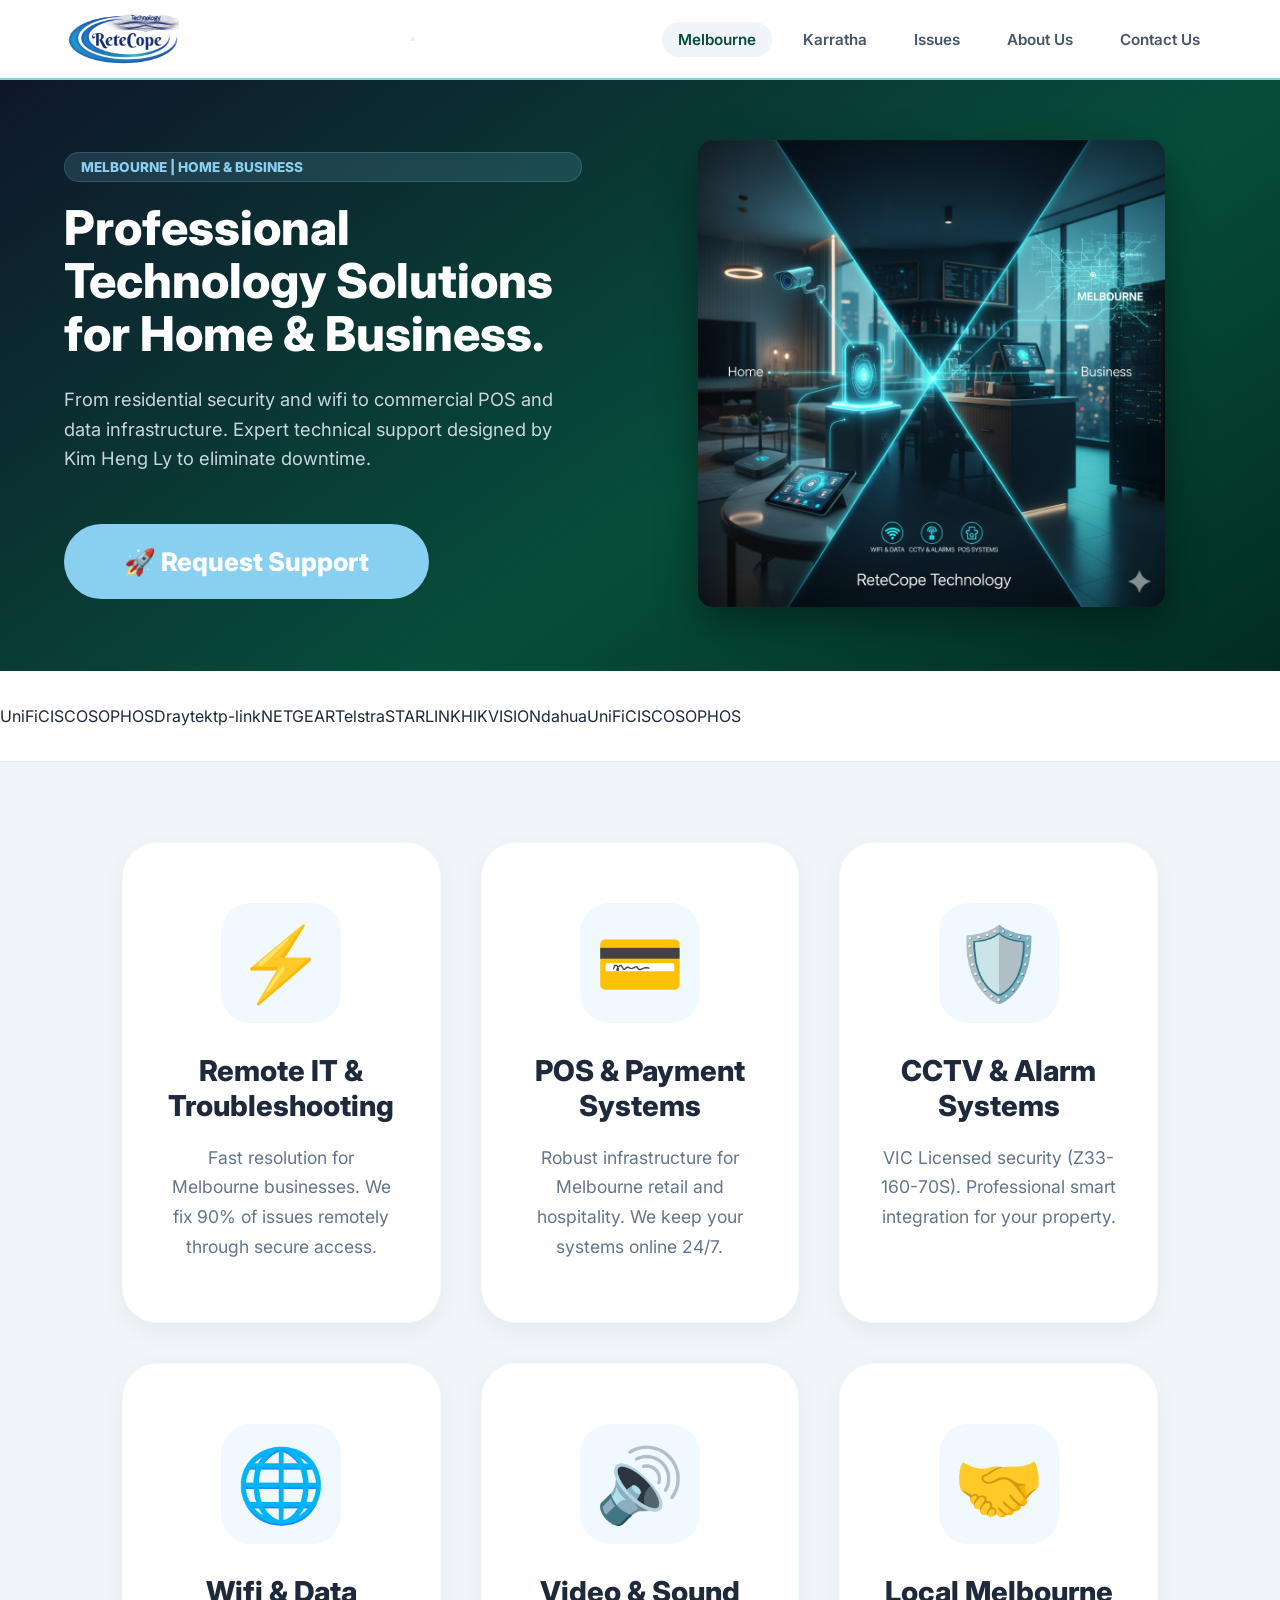
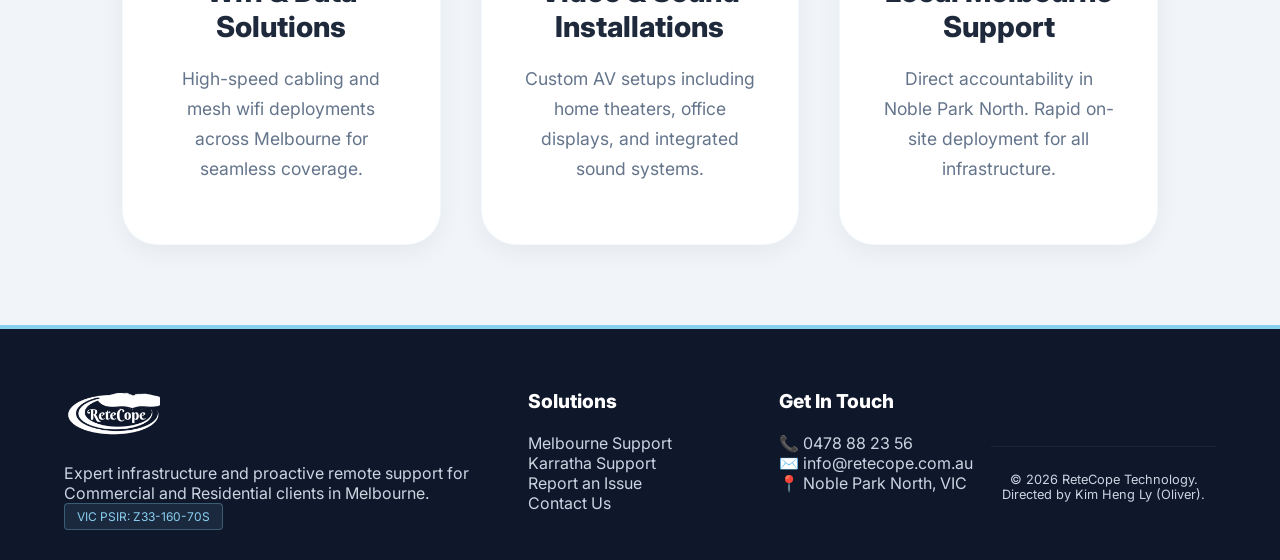
==== commit 1cbe95cd: "Update index.html" ====
--- a/index.html
+++ b/index.html
@@ -1,363 +1,151 @@
 <!DOCTYPE HTML>
+<html lang="en">
+	<head>
+		<title>ReteCope Technology | Melbourne Commercial & Residential IT Support</title>
+		<meta charset="utf-8" />
+		<meta name="viewport" content="width=device-width, initial-scale=1, user-scalable=no" />
+		<link rel="stylesheet" href="assets/css/main.css" />
+	</head>
+	<body ontouchstart=""> 
+		<div id="page-wrapper">
 
-<html lang="en">
+			<header id="header-fixed">
+				<div class="main-container">
+					<a href="index.html" id="logo" class="image-logo">
+						<img src="images/logo.png" alt="ReteCope Technology Logo">
+					</a>
+					<button class="menu-toggle" id="menuBtn" aria-label="Toggle Menu" onclick="toggleMobileMenu(event)">
+						<span class="bar"></span>
+						<span class="bar"></span>
+						<span class="bar"></span>
+					</button>
+					<nav id="main-nav">
+						<a href="index.html" class="active-link">Melbourne</a>
+						<a href="karratha.html">Karratha</a>
+						<a href="issues.html">Issues</a>
+						<a href="about.html">About Us</a>
+						<a href="contact.html">Contact Us</a>
+					</nav>
+				</div>
+			</header>
 
-<head>
+			<section id="hero-banner">
+				<div class="main-container">
+					<div class="hero-flex">
+						<div class="hero-content">
+							<div class="badge">Melbourne | Home & Business</div>
+							<h1>Professional Technology Solutions<br>for Home & Business.</h1>
+							<p class="hero-slogan">From residential security and wifi to commercial POS and data infrastructure. Expert technical support designed by Kim Heng Ly to eliminate downtime.</p>
+							<div class="hero-btn-wrapper">
+								<a href="tel:0478882356" class="hero-btn big-btn">🚀 Request Support</a>
+							</div>
+						</div>
+						<div class="hero-image">
+							<img src="images/banner.png" class="scalable-hero" alt="ReteCope Support Hub">
+						</div>
+					</div>
+				</div>
+			</section>
 
-<title>ReteCope Technology | Melbourne Commercial & Residential IT Support</title>
+			<section class="logo-slider">
+				<div class="slider-track">
+					<span class="text-logo unifi">U<span>niFi</span></span>
+					<span class="text-logo cisco">CISCO</span>
+					<span class="text-logo sophos">SOPHOS</span>
+					<span class="text-logo draytek">Draytek</span>
+					<span class="text-logo tplink">tp-link</span>
+					<span class="text-logo netgear">NETGEAR</span>
+					<span class="text-logo telstra">Telstra</span>
+					<span class="text-logo starlink">STARLINK</span>
+					<span class="text-logo hikvision">HIK<span>VISION</span></span>
+					<span class="text-logo dahua">dahua</span>
+					<span class="text-logo unifi">U<span>niFi</span></span>
+					<span class="text-logo cisco">CISCO</span>
+					<span class="text-logo sophos">SOPHOS</span>
+				</div>
+			</section>
 
-<meta charset="utf-8" />
+			<section class="services-section">
+				<div class="main-container">
+					<div class="services-grid">
+						<div class="service-card">
+							<div class="card-icon-wrapper">⚡</div>
+							<h4>Remote IT & Troubleshooting</h4>
+							<p>Fast resolution for Melbourne businesses. We fix 90% of issues remotely through secure access.</p>
+						</div>
+						<div class="service-card">
+							<div class="card-icon-wrapper">💳</div>
+							<h4>POS & Payment Systems</h4>
+							<p>Robust infrastructure for Melbourne retail and hospitality. We keep your systems online 24/7.</p>
+						</div>
+						<div class="service-card">
+							<div class="card-icon-wrapper">🛡️</div>
+							<h4>CCTV & Alarm Systems</h4>
+							<p>VIC Licensed security (Z33-160-70S). Professional smart integration for your property.</p>
+						</div>
+						<div class="service-card">
+							<div class="card-icon-wrapper">🌐</div>
+							<h4>Wifi & Data Solutions</h4>
+							<p>High-speed cabling and mesh wifi deployments across Melbourne for seamless coverage.</p>
+						</div>
+						<div class="service-card">
+							<div class="card-icon-wrapper">🔊</div>
+							<h4>Video & Sound Installations</h4>
+							<p>Custom AV setups including home theaters, office displays, and integrated sound systems.</p>
+						</div>
+						<div class="service-card">
+							<div class="card-icon-wrapper">🤝</div>
+							<h4>Local Melbourne Support</h4>
+							<p>Direct accountability in Noble Park North. Rapid on-site deployment for all infrastructure.</p>
+						</div>
+					</div>
+				</div>
+			</section>
 
-<meta name="viewport" content="width=device-width, initial-scale=1, user-scalable=no" />
+			<footer id="modern-footer">
+				<div class="main-container">
+					<div class="footer-grid">
+						<div class="footer-col brand-col">
+							<img src="images/logo.png" alt="ReteCope Logo" class="footer-logo">
+							<p>Expert infrastructure and proactive remote support for Commercial and Residential clients in Melbourne.</p>
+							<div class="footer-badges">
+								<span class="license-badge">VIC PSIR: Z33-160-70S</span>
+							</div>
+						</div>
+						<div class="footer-col">
+							<h4>Solutions</h4>
+							<ul>
+								<li><a href="index.html">Melbourne Support</a></li>
+								<li><a href="karratha.html">Karratha Support</a></li>
+								<li><a href="issues.html">Report an Issue</a></li>
+								<li><a href="contact.html">Contact Us</a></li>
+							</ul>
+						</div>
+						<div class="footer-col">
+							<h4>Get In Touch</h4>
+							<ul class="contact-list">
+								<li><a href="tel:0478882356">📞 0478 88 23 56</a></li>
+								<li><a href="mailto:info@retecope.com.au">✉️ info@retecope.com.au</a></li>
+								<li>📍 Noble Park North, VIC</li>
+							</ul>
+						</div>
+					</div>
+					<div class="footer-bottom">
+						<p>&copy; 2026 ReteCope Technology. Directed by Kim Heng Ly (Oliver).</p>
+					</div>
+				</div>
+			</footer>
 
-<link rel="stylesheet" href="assets/css/main.css" />
+		</div>
 
-</head>
-
-<body ontouchstart=""> 
-
-<div id="page-wrapper">
-
-
-
-<header id="header-fixed">
-
-<div class="main-container">
-
-<a href="index.html" id="logo" class="image-logo">
-
-<img src="images/logo.png" alt="ReteCope Technology Logo">
-
-</a>
-
-<button class="menu-toggle" id="menuBtn" aria-label="Toggle Menu" onclick="toggleMobileMenu(event)">
-
-<span class="bar"></span>
-
-<span class="bar"></span>
-
-<span class="bar"></span>
-
-</button>
-
-<nav id="main-nav">
-
-<a href="index.html " class="active-link">Melbourne</a>
-
-<a href="karratha.html">Karratha</a>
-
-<a href="issues.html">Issues</a>
-
-<a href="about.html">About Us</a>
-
-<a href="contact.html">Contact Us</a>
-
-</nav>
-
-</div>
-
-</header>
-
-
-
-<section id="hero-banner">
-
-<div class="main-container">
-
-<div class="hero-flex">
-
-<div class="hero-content">
-
-<div class="badge">Melbourne | Home & Business</div>
-
-<h1>Professional Technology Solutions<br>for Home & Business.</h1>
-
-<p class="hero-slogan">From residential security and wifi to commercial POS and data infrastructure. Expert technical support designed by Kim Heng Ly to eliminate downtime.</p>
-
-<div class="hero-btn-wrapper">
-
-<a href="tel:0478882356" class="hero-btn big-btn">🚀 Request Support</a>
-
-</div>
-
-</div>
-
-<div class="hero-image">
-
-<img src="images/banner.png" class="scalable-hero" alt="ReteCope Support Hub">
-
-</div>
-
-</div>
-
-</div>
-
-</section>
-
-
-
-<section class="logo-slider">
-
-<div class="slider-track">
-
-<img src="http://googleusercontent.com/image_collection/image_retrieval/1065096062791890730_0" alt="UniFi">
-
-<img src="http://googleusercontent.com/image_collection/image_retrieval/410592042505013559_0" alt="Cisco">
-
-<img src="http://googleusercontent.com/image_collection/image_retrieval/8728164086214145111_0" alt="Sophos">
-
-<img src="http://googleusercontent.com/image_collection/image_retrieval/7383098484272910089_0" alt="Draytek">
-
-<img src="http://googleusercontent.com/image_collection/image_retrieval/8169058965552843740_0" alt="TP-Link">
-
-<img src="http://googleusercontent.com/image_collection/image_retrieval/8255316114252275269_0" alt="Netgear">
-
-<img src="http://googleusercontent.com/image_collection/image_retrieval/12256278282509340431_0" alt="Telstra">
-
-<img src="http://googleusercontent.com/image_collection/image_retrieval/4604399566191862955_0" alt="Starlink">
-
-<img src="http://googleusercontent.com/image_collection/image_retrieval/5604851784296677070_0" alt="Hikvision">
-
-<img src="http://googleusercontent.com/image_collection/image_retrieval/2307028468554436888_0" alt="Dahua">
-
-<img src="http://googleusercontent.com/image_collection/image_retrieval/1065096062791890730_0" alt="UniFi">
-
-<img src="http://googleusercontent.com/image_collection/image_retrieval/410592042505013559_0" alt="Cisco">
-
-<img src="http://googleusercontent.com/image_collection/image_retrieval/8728164086214145111_0" alt="Sophos">
-
-<img src="http://googleusercontent.com/image_collection/image_retrieval/7383098484272910089_0" alt="Draytek">
-
-<img src="http://googleusercontent.com/image_collection/image_retrieval/8169058965552843740_0" alt="TP-Link">
-
-<img src="http://googleusercontent.com/image_collection/image_retrieval/8255316114252275269_0" alt="Netgear">
-
-<img src="http://googleusercontent.com/image_collection/image_retrieval/12256278282509340431_0" alt="Telstra">
-
-<img src="http://googleusercontent.com/image_collection/image_retrieval/4604399566191862955_0" alt="Starlink">
-
-<img src="http://googleusercontent.com/image_collection/image_retrieval/5604851784296677070_0" alt="Hikvision">
-
-<img src="http://googleusercontent.com/image_collection/image_retrieval/2307028468554436888_0" alt="Dahua">
-
-</div>
-
-</section>
-
-
-
-<section class="services-section">
-
-<div class="main-container">
-
-<div class="services-grid">
-
-<div class="service-card">
-
-<div class="card-icon-wrapper">⚡</div>
-
-<h4>Remote IT & Troubleshooting</h4>
-
-<p>Fast resolution for Melbourne businesses. We fix 90% of issues remotely through secure access.</p>
-
-</div>
-
-<div class="service-card">
-
-<div class="card-icon-wrapper">💳</div>
-
-<h4>POS & Payment Systems</h4>
-
-<p>Robust infrastructure for Melbourne retail and hospitality. We keep your systems online 24/7.</p>
-
-</div>
-
-<div class="service-card">
-
-<div class="card-icon-wrapper">🛡️</div>
-
-<h4>CCTV & Alarm Systems</h4>
-
-<p>VIC Licensed security (Z33-160-70S). Professional smart integration for your property.</p>
-
-</div>
-
-<div class="service-card">
-
-<div class="card-icon-wrapper">🌐</div>
-
-<h4>Wifi & Data Solutions</h4>
-
-<p>High-speed cabling and mesh wifi deployments across Melbourne for seamless coverage.</p>
-
-</div>
-
-<div class="service-card">
-
-<div class="card-icon-wrapper">🔊</div>
-
-<h4>Video & Sound Installations</h4>
-
-<p>Custom AV setups including home theaters, office displays, and integrated sound systems.</p>
-
-</div>
-
-<div class="service-card">
-
-<div class="card-icon-wrapper">🤝</div>
-
-<h4>Local Melbourne Support</h4>
-
-<p>Direct accountability in Noble Park North. Rapid on-site deployment for all infrastructure.</p>
-
-</div>
-
-</div>
-
-</div>
-
-</section>
-
-
-
-<footer id="modern-footer">
-
-<div class="main-container">
-
-<div class="footer-grid">
-
-<div class="footer-col brand-col">
-
-<img src="images/logo.png" alt="ReteCope Logo" class="footer-logo">
-
-<p>Expert infrastructure and proactive remote support for Commercial and Residential clients in Melbourne.</p>
-
-<div class="footer-badges">
-
-<span class="license-badge">VIC PSIR: Z33-160-70S</span>
-
-</div>
-
-</div>
-
-<div class="footer-col">
-
-<h4>Solutions</h4>
-
-<ul>
-
-<li><a href="melbourne.html">Melbourne Support</a></li>
-
-<li><a href="karratha.html">Karratha Support</a></li>
-
-<li><a href="issues.html">Report an Issue</a></li>
-
-<li><a href="contact.html">Contact Us</a></li>
-
-</ul>
-
-</div>
-
-<div class="footer-col">
-
-<h4>Get In Touch</h4>
-
-<ul class="contact-list">
-
-<li><a href="tel:0478882356">📞 0478 88 23 56</a></li>
-
-<li><a href="mailto:info@retecope.com.au">✉️ info@retecope.com.au</a></li>
-
-<li>📍 Noble Park North, VIC</li>
-
-</ul>
-
-</div>
-
-</div>
-
-<div class="footer-bottom">
-
-<div class="bottom-content">
-
-<p>&copy; 2026 ReteCope Technology. ABN: 22 613 403 242. Directed by Kim Heng Ly (Oliver).</p>
-
-</div>
-
-</div>
-
-</div>
-
-</footer>
-
-
-
-</div>
-
-
-
-<script>
-
-const nav = document.getElementById("main-nav");
-
-const btn = document.getElementById("menuBtn");
-
-
-
-function toggleMobileMenu(e) {
-
-e.stopPropagation();
-
-nav.classList.toggle("is-open");
-
-btn.classList.toggle("active");
-
-}
-
-
-
-function closeMenu() {
-
-nav.classList.remove("is-open");
-
-btn.classList.remove("active");
-
-}
-
-
-
-document.querySelectorAll('#main-nav a').forEach(link => {
-
-link.addEventListener('click', closeMenu);
-
-});
-
-
-
-document.addEventListener('click', (e) => {
-
-if (!nav.contains(e.target) && !btn.contains(e.target)) {
-
-closeMenu();
-
-}
-
-});
-
-
-
-window.addEventListener('scroll', () => {
-
-if (nav.classList.contains("is-open")) {
-
-closeMenu();
-
-}
-
-}, { passive: true });
-
-</script>
-
-</body>
-
+		<script>
+			const nav = document.getElementById("main-nav");
+			const btn = document.getElementById("menuBtn");
+			function toggleMobileMenu(e) { e.stopPropagation(); nav.classList.toggle("is-open"); btn.classList.toggle("active"); }
+			function closeMenu() { nav.classList.remove("is-open"); btn.classList.remove("active"); }
+			document.querySelectorAll('#main-nav a').forEach(link => { link.addEventListener('click', closeMenu); });
+			document.addEventListener('click', (e) => { if (!nav.contains(e.target) && !btn.contains(e.target)) closeMenu(); });
+			window.addEventListener('scroll', () => { if (nav.classList.contains("is-open")) closeMenu(); }, { passive: true });
+		</script>
+	</body>
 </html>
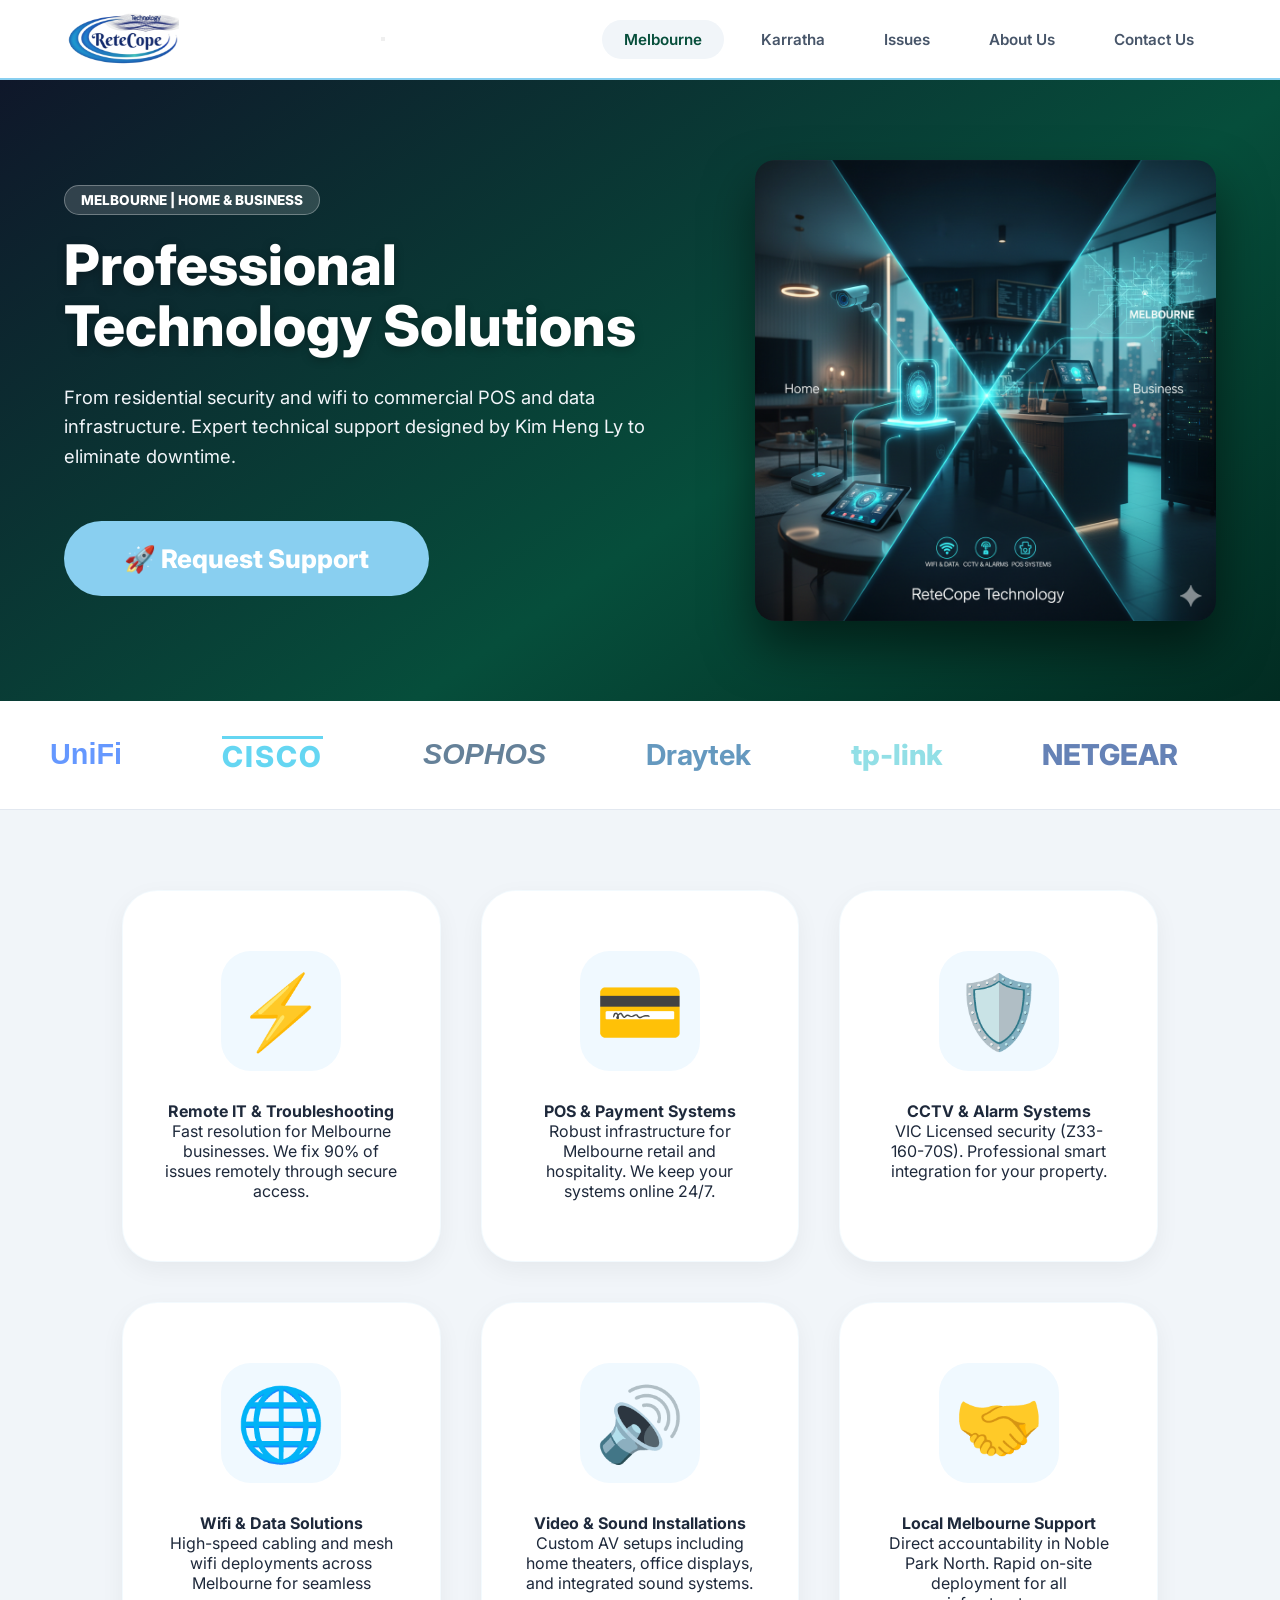
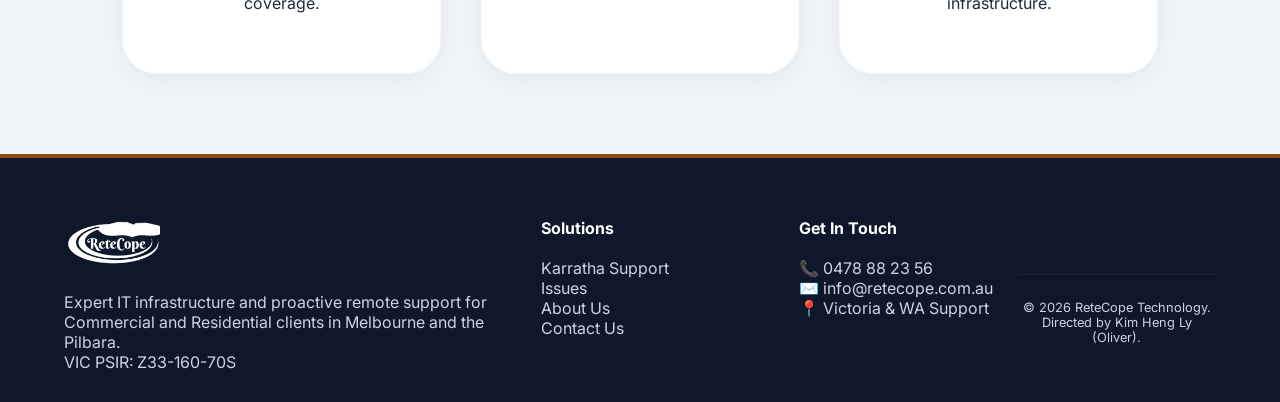
==== commit d589089e: "Update index.html" ====
--- a/index.html
+++ b/index.html
@@ -34,7 +34,7 @@
 					<div class="hero-flex">
 						<div class="hero-content">
 							<div class="badge">Melbourne | Home & Business</div>
-							<h1>Professional Technology Solutions<br>for Home & Business.</h1>
+							<h1>Professional Technology Solutions</h1>
 							<p class="hero-slogan">From residential security and wifi to commercial POS and data infrastructure. Expert technical support designed by Kim Heng Ly to eliminate downtime.</p>
 							<div class="hero-btn-wrapper">
 								<a href="tel:0478882356" class="hero-btn big-btn">🚀 Request Support</a>
@@ -103,38 +103,43 @@
 			</section>
 
 			<footer id="modern-footer">
-				<div class="main-container">
-					<div class="footer-grid">
-						<div class="footer-col brand-col">
-							<img src="images/logo.png" alt="ReteCope Logo" class="footer-logo">
-							<p>Expert infrastructure and proactive remote support for Commercial and Residential clients in Melbourne.</p>
-							<div class="footer-badges">
-								<span class="license-badge">VIC PSIR: Z33-160-70S</span>
-							</div>
-						</div>
-						<div class="footer-col">
-							<h4>Solutions</h4>
-							<ul>
-								<li><a href="index.html">Melbourne Support</a></li>
-								<li><a href="karratha.html">Karratha Support</a></li>
-								<li><a href="issues.html">Report an Issue</a></li>
-								<li><a href="contact.html">Contact Us</a></li>
-							</ul>
-						</div>
-						<div class="footer-col">
-							<h4>Get In Touch</h4>
-							<ul class="contact-list">
-								<li><a href="tel:0478882356">📞 0478 88 23 56</a></li>
-								<li><a href="mailto:info@retecope.com.au">✉️ info@retecope.com.au</a></li>
-								<li>📍 Noble Park North, VIC</li>
-							</ul>
-						</div>
-					</div>
-					<div class="footer-bottom">
-						<p>&copy; 2026 ReteCope Technology. Directed by Kim Heng Ly (Oliver).</p>
-					</div>
-				</div>
-			</footer>
+    <div class="main-container">
+        <div class="footer-grid">
+            <div class="footer-col brand-col">
+                <img src="images/logo.png" alt="ReteCope Logo" class="footer-logo">
+                <p>Expert IT infrastructure and proactive remote support for Commercial and Residential clients in Melbourne and the Pilbara.</p>
+                <div class="footer-badges">
+                    <span class="license-badge">VIC PSIR: Z33-160-70S</span>
+                </div>
+            </div>
+
+            <div class="footer-col">
+                <h4>Solutions</h4>
+                <ul class="footer-links">
+                    <li><a href="karratha.html">Karratha Support</a></li>
+                    <li><a href="issues.html">Issues</a></li>
+                    <li><a href="about.html">About Us</a></li>
+                    <li><a href="contact.html">Contact Us</a></li>
+                </ul>
+            </div>
+
+            <div class="footer-col">
+                <h4>Get In Touch</h4>
+                <ul class="contact-list">
+                    <li><a href="tel:0478882356"><span>📞</span> 0478 88 23 56</a></li>
+                    <li><a href="mailto:info@retecope.com.au"><span>✉️</span> info@retecope.com.au</a></li>
+                    <li><span>📍</span> Victoria & WA Support</li>
+                </ul>
+            </div>
+        </div>
+
+        <div class="footer-bottom">
+            <div class="bottom-content">
+                <p>&copy; 2026 ReteCope Technology. Directed by Kim Heng Ly (Oliver).</p>
+            </div>
+        </div>
+    </div>
+</footer>
 
 		</div>
 
--- a/assets/css/main.css
+++ b/assets/css/main.css
@@ -1,251 +1,236 @@
 @import url('https://fonts.googleapis.com/css2?family=Inter:wght@400;600;800&display=swap');
 
-
-
 /* --- [1] CORE RESET --- */
-
 * { box-sizing: border-box; margin: 0; padding: 0; -webkit-tap-highlight-color: transparent; }
-
 body { background: #f8fafc; color: #1e293b; font-family: 'Inter', sans-serif; overflow-x: hidden; }
-
-
-
-/* --- [2] HEADER & LOGO SCALING --- */
-
+a { text-decoration: none !important; }
+ul { list-style: none !important; }
+
+/* --- [2] HEADER & NAVIGATION (WORKING FOUNDATION) --- */
 #header-fixed {
-
     position: fixed; top: 0; left: 0; width: 100%; height: 80px;
-
     background: #ffffff; z-index: 10000;
-
     border-bottom: 2px solid #89CFF0; display: flex; align-items: center;
-
-}
-
+}
 .main-container { max-width: 1200px; width: 90%; margin: 0 auto; display: flex; justify-content: space-between; align-items: center; }
 
-
-
 .image-logo { display: flex; align-items: center; transition: 0.3s cubic-bezier(0.175, 0.885, 0.32, 1.275) !important; will-change: transform; }
-
 .image-logo img { height: 60px; width: auto; pointer-events: none; }
-
-.image-logo:hover, .image-logo:active { transform: scale(1.15) !important; }
-
-
-
-/* --- [3] NAVIGATION --- */
+.image-logo:hover { transform: scale(1.15) !important; }
 
 #main-nav { display: flex; align-items: center; }
-
 #main-nav a { 
-
     color: #475569; font-weight: 600; text-decoration: none; 
-
-    margin-left: 15px; font-size: 0.95rem; padding: 8px 16px; 
-
-    border-radius: 50px; transition: 0.3s cubic-bezier(0.175, 0.885, 0.32, 1.275);
-
-}
-
+    margin-left: 15px; font-size: 0.95rem; padding: 10px 22px; 
+    border-radius: 50px; 
+    transition: 0.4s cubic-bezier(0.34, 1.56, 0.64, 1) !important;
+    will-change: transform;
+}
+#main-nav a:hover { 
+    transform: translateX(8px) scale(1.1) !important; 
+    background: #064e3b; color: #ffffff !important; 
+}
 .active-link { background: #f1f5f9; color: #064e3b !important; }
 
-
-
-/* --- [4] HERO BANNER & IMAGE SCALING --- */
-
+/* --- [3] HERO: ORIGINAL WORKING FOUNDATION (STAYS LARGE FOR MELBOURNE/KARRATHA) --- */
 #page-wrapper { padding-top: 80px; }
-
 #hero-banner {
-
+    min-height: 600px; /* Restored to original size */
+    display: flex; align-items: center; color: #ffffff; 
+    padding: 80px 0; /* Restored original padding */
     background: linear-gradient(145deg, #0f172a 0%, #064e3b 60%, #022c22 100%);
-
-    min-height: 550px; display: flex; align-items: center; color: #ffffff; padding: 60px 0;
-
-}
-
-.karratha-hero { background: linear-gradient(145deg, #0f172a 0%, #442b10 60%, #1a1107 100%) !important; }
-
-
-
-.hero-flex { display: flex; flex-direction: column; align-items: center; text-align: center; gap: 40px; }
-
-.hero-content h1 { font-size: 2.2rem; line-height: 1.1; margin-bottom: 25px; font-weight: 800; }
-
-.hero-slogan { font-size: 1.15rem; color: #cbd5e1; line-height: 1.6; margin-bottom: 50px; }
-
-
-
-.badge {
-
-    background: rgba(137, 207, 240, 0.15); color: #89CFF0;
-
-    padding: 6px 16px; border-radius: 50px; font-size: 0.85rem; font-weight: 800;
-
-    text-transform: uppercase; margin-bottom: 20px; border: 1px solid rgba(137, 207, 240, 0.2);
-
-}
-
-
+}
+
+.karratha-hero {
+    background: linear-gradient(145deg, #1a1107 0%, #442b10 40%, #854d0e 75%, #b45309 100%) !important;
+}
+
+.hero-flex { 
+    display: flex; flex-direction: column; align-items: center; 
+    text-align: center; gap: 60px; width: 100%;
+}
+.hero-content h1 { font-size: 2.5rem; line-height: 1.1; margin-bottom: 25px; font-weight: 800; text-shadow: 0 2px 10px rgba(0,0,0,0.3); }
+.hero-slogan { font-size: 1.15rem; color: #f1f5f9; line-height: 1.6; margin-bottom: 50px; max-width: 600px; }
+
+.badge { background: rgba(255, 255, 255, 0.15); color: #fff; padding: 6px 16px; border-radius: 50px; font-size: 0.85rem; font-weight: 800; text-transform: uppercase; margin-bottom: 20px; border: 1px solid rgba(255, 255, 255, 0.3); display: inline-block; }
 
 .hero-btn.big-btn { 
-
     display: inline-block; padding: 22px 60px; background: #89CFF0; 
-
     color: #ffffff !important; text-decoration: none; border-radius: 100px; 
-
-    font-size: 1.6rem; font-weight: 800; transition: 0.3s;
-
-}
-
-
-
+    font-size: 1.6rem; font-weight: 800; 
+    transition: 0.4s cubic-bezier(0.34, 1.56, 0.64, 1) !important;
+    will-change: transform;
+}
+.hero-btn:hover { background: #064e3b !important; transform: translateY(-8px) scale(1.05) !important; box-shadow: 0 15px 35px rgba(0,0,0,0.4); }
+
+.hero-image { flex: 0 0 45%; display: flex; justify-content: center; align-items: center; }
 .hero-image img { 
-
-    max-width: 90%; height: auto; border-radius: 15px; 
-
-    box-shadow: 0 15px 40px rgba(0,0,0,0.4); 
-
-    transition: transform 0.5s cubic-bezier(0.165, 0.84, 0.44, 1) !important;
-
-    will-change: transform;
-
-}
-
-.hero-image img:hover, .hero-image img:active { transform: scale(1.08) rotate(1deg) !important; box-shadow: 0 25px 50px rgba(137, 207, 240, 0.3) !important; }
-
-
-
-/* --- [5] LOGO TICKER --- */
-
+    max-width: 550px; width: 100%; height: auto; border-radius: 20px; 
+    box-shadow: 0 25px 50px rgba(0,0,0,0.5); 
+    transition: 0.6s cubic-bezier(0.165, 0.84, 0.44, 1) !important;
+}
+.hero-image img:hover { transform: scale(1.05) rotate(1deg) translateY(-10px) !important; }
+
+/* --- [4] LOGO SLIDER (RETAINED BRAND COLORS) --- */
 .logo-slider { background: #ffffff; padding: 35px 0; overflow: hidden; border-bottom: 1px solid #e2e8f0; white-space: nowrap; }
-
 .slider-track { display: flex; align-items: center; animation: scroll 40s linear infinite; width: max-content; }
-
-.slider-track img { height: 45px; width: auto; margin: 0 50px; filter: grayscale(100%); opacity: 0.6; transition: 0.4s; }
-
+.logo-slider:hover .slider-track { animation-play-state: paused; }
+
+.text-logo { font-size: 1.8rem; font-weight: 800; margin: 0 50px; transition: 0.4s; display: inline-block; opacity: 0.6; }
+.text-logo:hover { opacity: 1; transform: scale(1.2); }
+
+.unifi { color: #0055ff !important; font-family: sans-serif; } 
+.cisco { color: #00bceb !important; letter-spacing: 2px; border-top: 3px solid #00bceb; }
+.sophos { color: #002f56 !important; font-style: italic; }
+.draytek { color: #005696 !important; font-weight: 700; }
+.tplink { color: #4acbd6 !important; text-transform: lowercase; }
+.netgear { color: #003087 !important; font-weight: 800; }
+.telstra { color: #003399 !important; font-style: italic; }
+.starlink { color: #000 !important; letter-spacing: 5px; }
+.hikvision { color: #333 !important; } .hikvision span { color: #ff0000 !important; }
+.dahua { color: #333 !important; } .dahua span { color: #ff0000 !important; }
 @keyframes scroll { from { transform: translateX(0); } to { transform: translateX(-50%); } }
 
-
-
-/* --- [6] SERVICE CARDS (Your Original) --- */
-
+/* --- [5] SERVICE CARDS --- */
 .services-section { padding: 80px 0; background: #f1f5f9; }
-
 .services-grid { display: grid; grid-template-columns: 1fr; gap: 40px; width: 90%; margin: 0 auto; }
-
-.service-card { 
-
-    background: #ffffff; border-radius: 35px; padding: 60px 40px; text-align: center; 
-
-    border: 1px solid rgba(137, 207, 240, 0.1); box-shadow: 0 8px 25px rgba(0,0,0,0.05);
-
-    transition: 0.4s cubic-bezier(0.175, 0.885, 0.32, 1.275);
-
-}
-
-.card-icon-wrapper { 
-
-    font-size: 4.5rem; margin-bottom: 30px; display: inline-block;
-
-    background: #f0f9ff; width: 120px; height: 120px; line-height: 120px; border-radius: 30px;
-
-}
-
-.service-card h4 { font-size: 1.8rem; margin-bottom: 20px; font-weight: 800; }
-
-.service-card p { font-size: 1.1rem; line-height: 1.7; color: #64748b; }
-
-
-
-/* --- [7] BLOG SPECIFIC STYLING (The New Part) --- */
-
-.blog-grid { display: grid; grid-template-columns: 1fr; gap: 30px; width: 90%; margin: 0 auto; }
-
-.blog-card { 
-
-    background: #ffffff; border-radius: 30px; padding: 40px; text-align: left; 
-
-    border: 1px solid rgba(0,0,0,0.05); box-shadow: 0 10px 30px rgba(0,0,0,0.03);
-
-    transition: 0.4s cubic-bezier(0.175, 0.885, 0.32, 1.275);
-
-}
-
-.blog-meta { font-size: 0.8rem; font-weight: 800; color: #89CFF0; text-transform: uppercase; margin-bottom: 15px; letter-spacing: 1px; }
-
-.blog-card h4 { font-size: 1.6rem; margin-bottom: 15px; font-weight: 800; color: #0f172a; }
-
-.blog-card p { font-size: 1.05rem; line-height: 1.7; color: #64748b; margin-bottom: 20px; }
-
-.blog-read-more { color: #89CFF0; text-decoration: none; font-weight: 800; transition: 0.3s; }
-
-
-
-/* --- [8] FOOTER --- */
-
-#modern-footer { background: #0f172a; color: #cbd5e1; padding: 60px 0 30px 0; border-top: 4px solid #89CFF0; }
-
+.service-card { background: #ffffff; border-radius: 35px; padding: 60px 40px; text-align: center; border: 1px solid rgba(137, 207, 240, 0.1); box-shadow: 0 8px 25px rgba(0,0,0,0.05); transition: 0.4s cubic-bezier(0.34, 1.56, 0.64, 1); }
+.card-icon-wrapper { font-size: 4.5rem; margin-bottom: 30px; display: inline-block; background: #f0f9ff; width: 120px; height: 120px; line-height: 120px; border-radius: 30px; }
+.service-card:hover { transform: translateY(-15px) scale(1.02); border-color: #854d0e; }
+
+/* --- [6] FOOTER --- */
+#modern-footer { background: #0f172a; color: #cbd5e1; padding: 60px 0 30px 0; border-top: 4px solid #854d0e; }
 .footer-grid { display: grid; grid-template-columns: 1fr; gap: 40px; }
-
-.footer-col h4 { color: #ffffff; font-size: 1.2rem; margin-bottom: 20px; font-weight: 800; }
-
-.footer-col ul { list-style: none; }
-
-.footer-col ul li a { color: #cbd5e1; text-decoration: none; transition: 0.3s; display: inline-block; }
-
 .footer-logo { height: 50px; filter: brightness(0) invert(1); margin-bottom: 20px; }
-
-.license-badge { display: inline-block; background: rgba(137, 207, 240, 0.1); color: #89CFF0; padding: 5px 12px; border-radius: 4px; font-size: 0.75rem; border: 1px solid rgba(137, 207, 240, 0.3); }
-
 .footer-bottom { border-top: 1px solid rgba(255,255,255,0.05); padding-top: 25px; margin-top: 30px; text-align: center; font-size: 0.8rem; }
-
-
-
-/* --- [9] HOVER LOGIC --- */
-
-@media (hover: hover) {
-
-    #main-nav a:hover { background: #064e3b; color: #ffffff !important; transform: scale(1.1); }
-
-    .hero-btn:hover { background: #064e3b !important; transform: scale(1.1); }
-
-    .service-card:hover, .blog-card:hover { transform: translateY(-15px) scale(1.02); border-color: #89CFF0; box-shadow: 0 25px 50px rgba(137, 207, 240, 0.15); }
-
-    .slider-track img:hover { filter: grayscale(0%); opacity: 1; transform: scale(1.15); }
-
-    .blog-read-more:hover { letter-spacing: 1px; color: #064e3b; }
-
-}
-
-
-
-/* --- [10] RESPONSIVE --- */
-
+.footer-col h4 { color: #ffffff; margin-bottom: 20px; }
+.footer-col a { color: #cbd5e1 !important; transition: 0.3s; display: inline-block; }
+.footer-col a:hover { color: #ffffff !important; transform: translateX(5px); display: inline-block; }
+
+/* --- [7] RESPONSIVE FOUNDATION --- */
 @media screen and (min-width: 981px) {
-
-    .hero-flex { flex-direction: row; text-align: left; justify-content: space-between; }
-
-    .hero-content, .hero-image { width: 45%; }
-
-    .hero-content h1 { font-size: 3rem; }
-
-    .services-grid, .blog-grid { grid-template-columns: repeat(3, 1fr); }
-
-    .footer-grid { grid-template-columns: 2fr 1fr 1fr; }
-
-}
-
-
+    .hero-flex { flex-direction: row; text-align: left; justify-content: space-between; gap: 20px; }
+    .hero-content { flex: 0 0 55%; }
+    .hero-image { flex: 0 0 40%; }
+    .hero-content h1 { font-size: 3.5rem; }
+    .services-grid { grid-template-columns: repeat(3, 1fr) !important; }
+    .footer-grid { grid-template-columns: 2fr 1fr 1fr !important; }
+}
 
 @media screen and (max-width: 980px) {
-
     .menu-toggle { display: flex; flex-direction: column; justify-content: space-between; width: 30px; height: 21px; background: transparent; border: none; z-index: 10001; }
-
     .menu-toggle .bar { width: 100%; height: 3px; background-color: #1e293b; border-radius: 10px; transition: 0.3s; }
-
     #main-nav { position: fixed; top: 80px; left: 0; width: 100%; background: #ffffff; flex-direction: column; display: none; z-index: 9999; }
-
     #main-nav.is-open { display: flex !important; }
-
-}
+    #main-nav a { width: 100%; text-align: center; margin: 0; border-bottom: 1px solid #f1f5f9; }
+}
+
+/* --- [8] CONTACT PAGE ONLY: RECTANGULAR SUPPORT DESK --- */
+
+.support-desk-hero {
+    background: radial-gradient(circle at top right, #064e3b, #022c22, #0f172a) !important;
+    min-height: 450px !important; /* FIXED RECTANGLE SIZE ONLY FOR CONTACT */
+    padding: 60px 0 !important;   /* SHORTER VERTICAL LOOK ONLY FOR CONTACT */
+}
+
+.badge-outline {
+    display: inline-block; padding: 6px 16px; border: 1px solid rgba(255,255,255,0.3); border-radius: 50px;
+    background: rgba(255,255,255,0.1); font-size: 0.75rem; font-weight: 800; text-transform: uppercase; margin-bottom: 20px;
+}
+
+.hero-action-row { display: flex; flex-wrap: wrap; gap: 15px; margin-top: 30px; }
+.action-btn { 
+    display: flex; align-items: center; gap: 10px; padding: 12px 24px; border-radius: 50px; 
+    font-weight: 700; font-size: 0.95rem; transition: 0.3s ease; background: #ffffff; color: #1e293b; 
+}
+.chat-btn { background: #2dd4bf; color: #ffffff; }
+.action-btn:hover { transform: translateY(-5px); box-shadow: 0 10px 20px rgba(0,0,0,0.2); }
+
+.glass-form-container {
+    flex: 0 0 420px; background: rgba(255, 255, 255, 0.1); backdrop-filter: blur(15px); -webkit-backdrop-filter: blur(15px);
+    border: 1px solid rgba(255, 255, 255, 0.2); padding: 40px; border-radius: 40px; box-shadow: 0 25px 50px rgba(0,0,0,0.3);
+}
+
+.support-form-modern h3 { color: #ffffff; font-size: 1.4rem; margin-bottom: 25px; font-weight: 800; text-align: left; }
+.form-input-wrapper { margin-bottom: 15px; text-align: left; }
+.form-input-wrapper input, .form-input-wrapper select { width: 100%; padding: 16px; border-radius: 15px; border: none; background: #ffffff; font-size: 1rem; color: #1e293b; }
+.inquiry-box select { background: #064e3b; color: #ffffff; border: 2px solid rgba(255,255,255,0.2); }
+
+.submit-btn-glow {
+    width: 100%; padding: 18px; margin-top: 10px; border: none; border-radius: 50px; background: #89CFF0; color: #ffffff;
+    font-size: 1.2rem; font-weight: 800; cursor: pointer; transition: 0.4s; box-shadow: 0 0 20px rgba(137, 207, 240, 0.4);
+}
+.submit-btn-glow:hover { background: #ffffff; color: #89CFF0; transform: scale(1.02); }
+
+@media screen and (max-width: 980px) {
+    .glass-form-container { flex: 1 1 auto; width: 100%; margin-top: 40px; }
+    .hero-action-row { justify-content: center; }
+}
+
+/* --- [9] ABOUT PAGE SPECIFIC DESIGN --- */
+
+.about-hero-layout {
+    background: radial-gradient(circle at top left, #0f172a, #064e3b) !important;
+    min-height: 450px !important;
+    padding: 60px 0 !important;
+}
+
+.about-profile-card {
+    flex: 0 0 380px;
+    background: rgba(255, 255, 255, 0.05);
+    backdrop-filter: blur(10px);
+    border: 1px solid rgba(255, 255, 255, 0.1);
+    border-radius: 30px;
+    padding: 40px;
+    text-align: center;
+    color: #ffffff;
+}
+
+.profile-icon {
+    font-size: 3rem;
+    margin-bottom: 15px;
+}
+
+.about-profile-card h3 {
+    font-size: 1.5rem;
+    font-weight: 800;
+    margin-bottom: 5px;
+}
+
+.about-profile-card p {
+    color: #89CFF0;
+    font-weight: 600;
+    font-size: 0.9rem;
+    text-transform: uppercase;
+}
+
+.profile-divider {
+    height: 1px;
+    background: rgba(255, 255, 255, 0.1);
+    margin: 20px 0;
+}
+
+.profile-stats {
+    text-align: left;
+}
+
+.profile-stats li {
+    margin-bottom: 10px;
+    font-size: 0.9rem;
+    color: #cbd5e1;
+}
+
+.profile-stats span {
+    color: #ffffff;
+    font-weight: 800;
+    margin-right: 5px;
+}
+
+/* Responsive adjustment */
+@media screen and (max-width: 980px) {
+    .about-profile-card {
+        flex: 1;
+        width: 100%;
+        margin-top: 30px;
+    }
+}
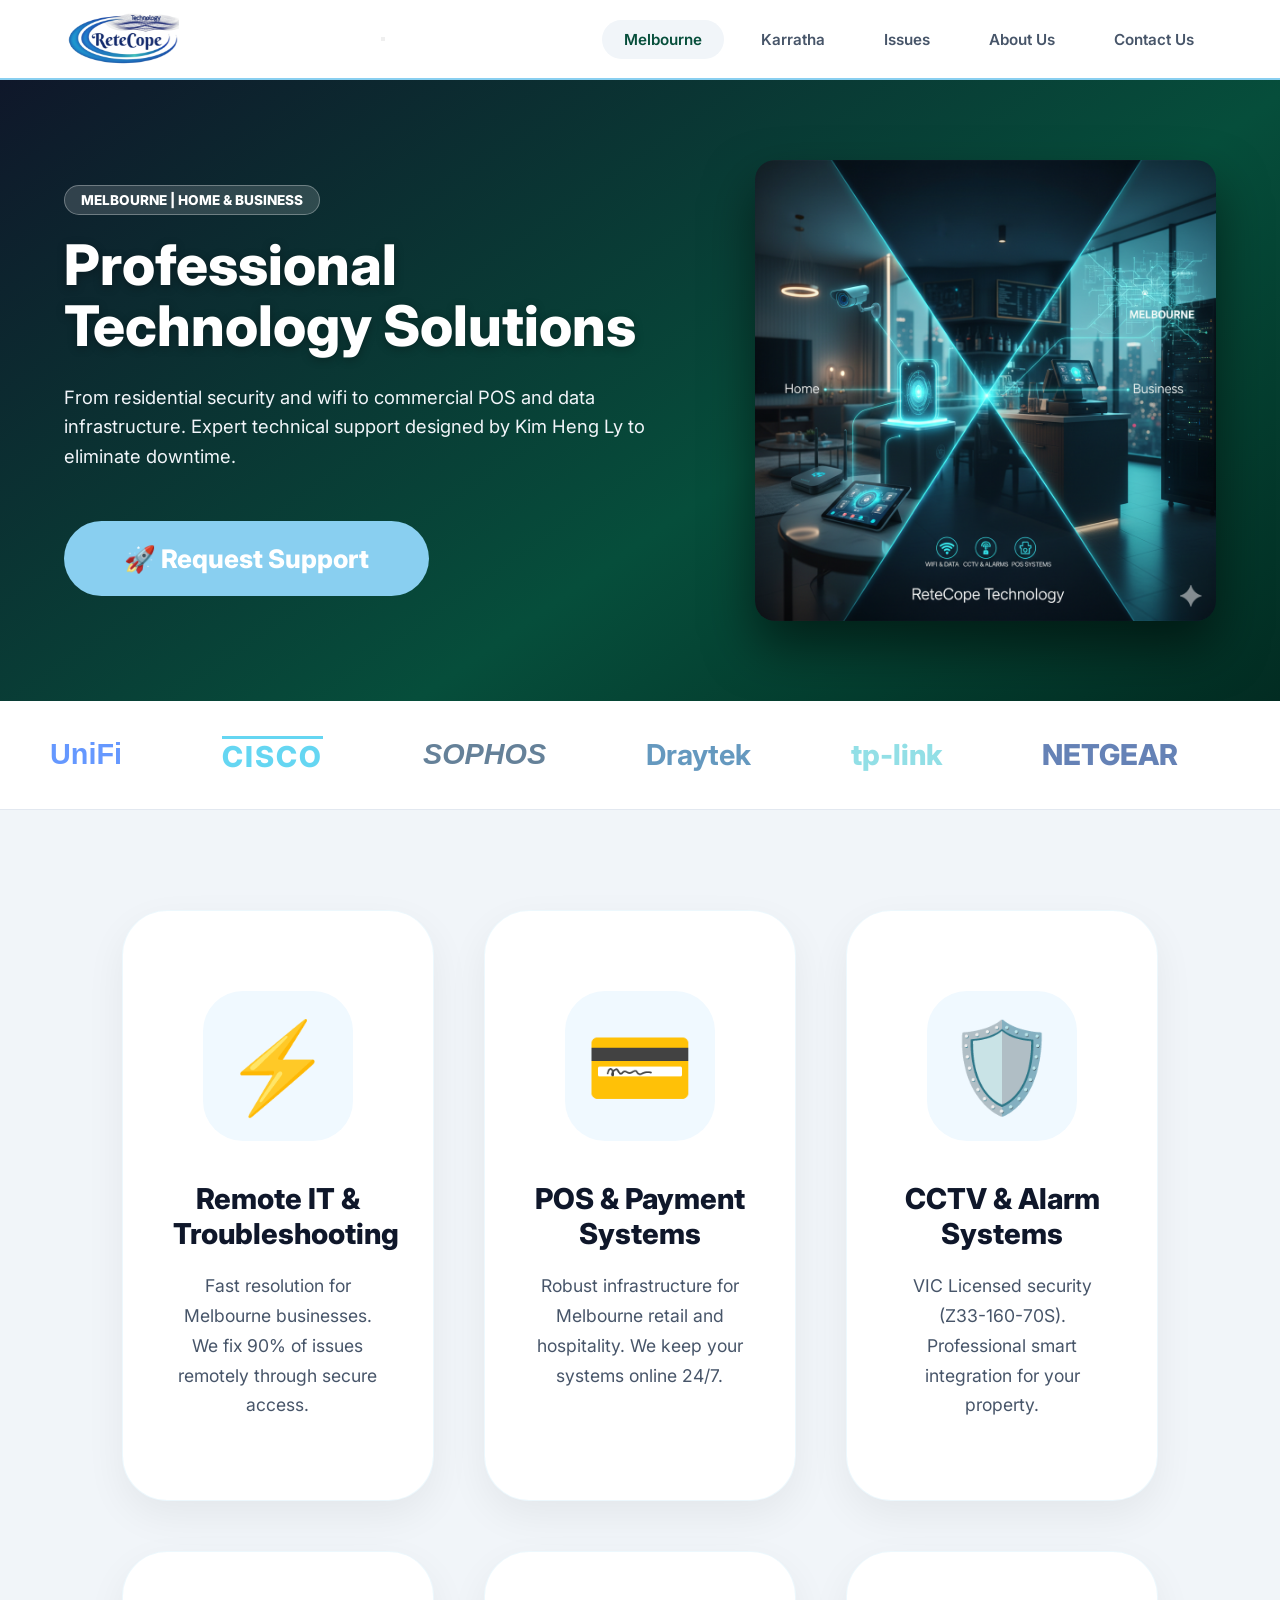
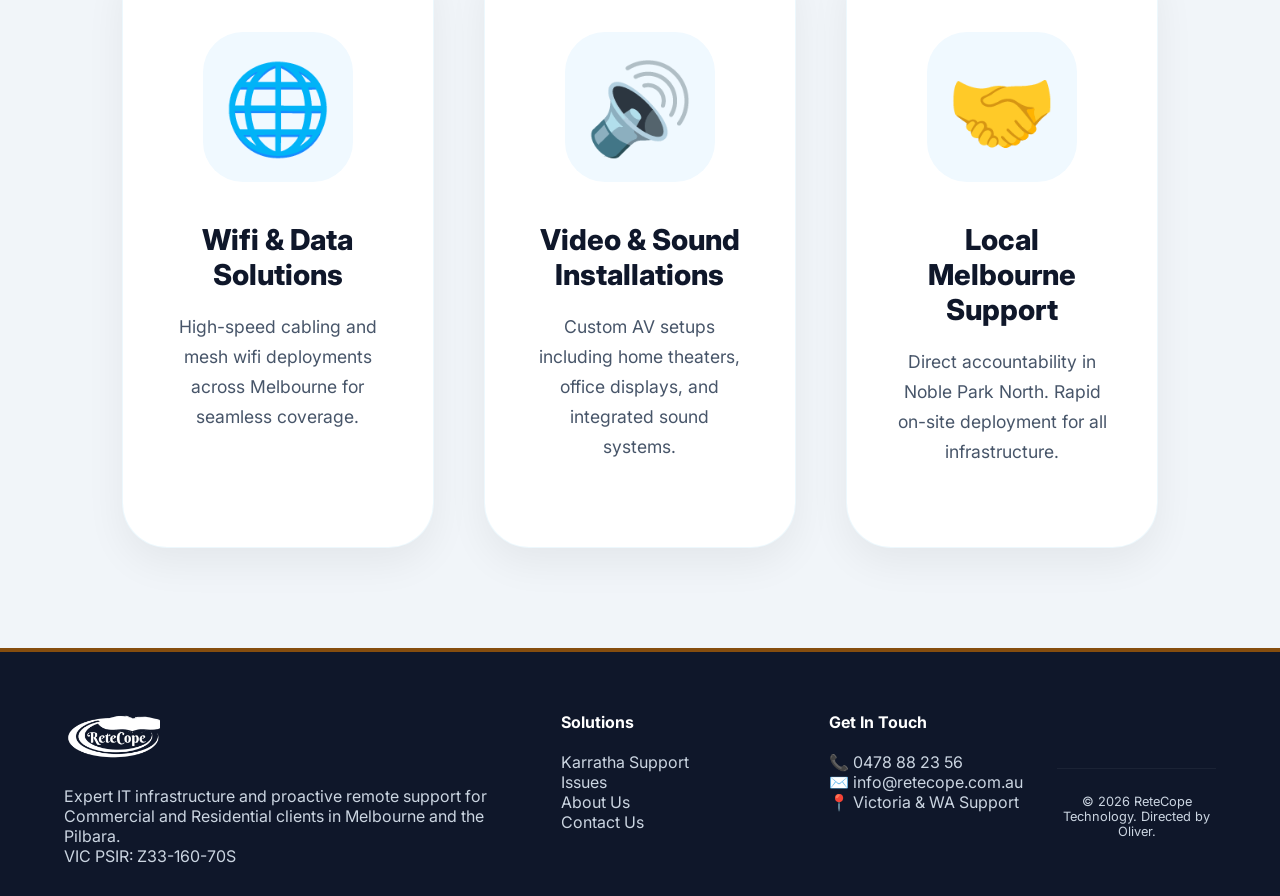
==== commit 548a8dbc: "Fix HTML encoding issues in index.html" ====
--- a/index.html
+++ b/index.html
@@ -58,7 +58,7 @@
 					<span class="text-logo telstra">Telstra</span>
 					<span class="text-logo starlink">STARLINK</span>
 					<span class="text-logo hikvision">HIK<span>VISION</span></span>
-					<span class="text-logo dahua">dahua</span>
+					<span class="text-logo dahua">Da<span>hua</span></span>
 					<span class="text-logo unifi">U<span>niFi</span></span>
 					<span class="text-logo cisco">CISCO</span>
 					<span class="text-logo sophos">SOPHOS</span>
@@ -135,7 +135,7 @@
 
         <div class="footer-bottom">
             <div class="bottom-content">
-                <p>&copy; 2026 ReteCope Technology. Directed by Kim Heng Ly (Oliver).</p>
+                <p>&copy; 2026 ReteCope Technology. Directed by Oliver.</p>
             </div>
         </div>
     </div>
@@ -154,3 +154,4 @@
 		</script>
 	</body>
 </html>
+
--- a/assets/css/main.css
+++ b/assets/css/main.css
@@ -32,12 +32,11 @@
 }
 .active-link { background: #f1f5f9; color: #064e3b !important; }
 
-/* --- [3] HERO: ORIGINAL WORKING FOUNDATION (STAYS LARGE FOR MELBOURNE/KARRATHA) --- */
+/* --- [3] HERO: WORKING FOUNDATION --- */
 #page-wrapper { padding-top: 80px; }
 #hero-banner {
-    min-height: 600px; /* Restored to original size */
-    display: flex; align-items: center; color: #ffffff; 
-    padding: 80px 0; /* Restored original padding */
+    min-height: 600px;
+    display: flex; align-items: center; color: #ffffff; padding: 80px 0;
     background: linear-gradient(145deg, #0f172a 0%, #064e3b 60%, #022c22 100%);
 }
 
@@ -71,14 +70,12 @@
 }
 .hero-image img:hover { transform: scale(1.05) rotate(1deg) translateY(-10px) !important; }
 
-/* --- [4] LOGO SLIDER (RETAINED BRAND COLORS) --- */
+/* --- [4] LOGO SLIDER --- */
 .logo-slider { background: #ffffff; padding: 35px 0; overflow: hidden; border-bottom: 1px solid #e2e8f0; white-space: nowrap; }
 .slider-track { display: flex; align-items: center; animation: scroll 40s linear infinite; width: max-content; }
 .logo-slider:hover .slider-track { animation-play-state: paused; }
-
 .text-logo { font-size: 1.8rem; font-weight: 800; margin: 0 50px; transition: 0.4s; display: inline-block; opacity: 0.6; }
 .text-logo:hover { opacity: 1; transform: scale(1.2); }
-
 .unifi { color: #0055ff !important; font-family: sans-serif; } 
 .cisco { color: #00bceb !important; letter-spacing: 2px; border-top: 3px solid #00bceb; }
 .sophos { color: #002f56 !important; font-style: italic; }
@@ -88,15 +85,60 @@
 .telstra { color: #003399 !important; font-style: italic; }
 .starlink { color: #000 !important; letter-spacing: 5px; }
 .hikvision { color: #333 !important; } .hikvision span { color: #ff0000 !important; }
-.dahua { color: #333 !important; } .dahua span { color: #ff0000 !important; }
+.dahua { color: #ff0000 !important; } .dahua span { color: #333 !important; }
 @keyframes scroll { from { transform: translateX(0); } to { transform: translateX(-50%); } }
 
-/* --- [5] SERVICE CARDS --- */
-.services-section { padding: 80px 0; background: #f1f5f9; }
-.services-grid { display: grid; grid-template-columns: 1fr; gap: 40px; width: 90%; margin: 0 auto; }
-.service-card { background: #ffffff; border-radius: 35px; padding: 60px 40px; text-align: center; border: 1px solid rgba(137, 207, 240, 0.1); box-shadow: 0 8px 25px rgba(0,0,0,0.05); transition: 0.4s cubic-bezier(0.34, 1.56, 0.64, 1); }
-.card-icon-wrapper { font-size: 4.5rem; margin-bottom: 30px; display: inline-block; background: #f0f9ff; width: 120px; height: 120px; line-height: 120px; border-radius: 30px; }
-.service-card:hover { transform: translateY(-15px) scale(1.02); border-color: #854d0e; }
+/* --- [5] SERVICE CARDS (ENLARGED & MODERNIZED) --- */
+.services-section { padding: 100px 0; background: #f1f5f9; }
+.services-grid { display: grid; grid-template-columns: 1fr; gap: 50px; width: 90%; max-width: 1200px; margin: 0 auto; }
+
+.service-card { 
+    background: #ffffff; 
+    border-radius: 45px; /* Softer, larger corners */
+    padding: 80px 50px; /* Increased internal padding */
+    text-align: center; 
+    border: 1px solid rgba(137, 207, 240, 0.15); 
+    box-shadow: 0 15px 40px rgba(0,0,0,0.06); 
+    transition: 0.5s cubic-bezier(0.34, 1.56, 0.64, 1); 
+    position: relative;
+    overflow: hidden;
+}
+
+.card-icon-wrapper { 
+    font-size: 5.5rem; /* Bigger icon */
+    margin-bottom: 40px; 
+    display: inline-block; 
+    background: #f0f9ff; 
+    width: 150px; /* Larger icon container */
+    height: 150px; 
+    line-height: 150px; 
+    border-radius: 40px; 
+    transition: 0.4s ease;
+}
+
+.service-card h4 {
+    font-size: 1.8rem;
+    font-weight: 800;
+    margin-bottom: 20px;
+    color: #0f172a;
+}
+
+.service-card p {
+    font-size: 1.1rem;
+    line-height: 1.7;
+    color: #475569;
+}
+
+.service-card:hover { 
+    transform: translateY(-20px) scale(1.03); 
+    border-color: #854d0e; 
+    box-shadow: 0 30px 60px rgba(0,0,0,0.12);
+}
+
+.service-card:hover .card-icon-wrapper {
+    transform: rotate(-10deg) scale(1.1);
+    background: #e0f2fe;
+}
 
 /* --- [6] FOOTER --- */
 #modern-footer { background: #0f172a; color: #cbd5e1; padding: 60px 0 30px 0; border-top: 4px solid #854d0e; }
@@ -126,11 +168,10 @@
 }
 
 /* --- [8] CONTACT PAGE ONLY: RECTANGULAR SUPPORT DESK --- */
-
 .support-desk-hero {
     background: radial-gradient(circle at top right, #064e3b, #022c22, #0f172a) !important;
-    min-height: 450px !important; /* FIXED RECTANGLE SIZE ONLY FOR CONTACT */
-    padding: 60px 0 !important;   /* SHORTER VERTICAL LOOK ONLY FOR CONTACT */
+    min-height: 450px !important; 
+    padding: 60px 0 !important;   
 }
 
 .badge-outline {
@@ -168,7 +209,6 @@
 }
 
 /* --- [9] ABOUT PAGE SPECIFIC DESIGN --- */
-
 .about-hero-layout {
     background: radial-gradient(circle at top left, #0f172a, #064e3b) !important;
     min-height: 450px !important;
@@ -226,7 +266,6 @@
     margin-right: 5px;
 }
 
-/* Responsive adjustment */
 @media screen and (max-width: 980px) {
     .about-profile-card {
         flex: 1;
